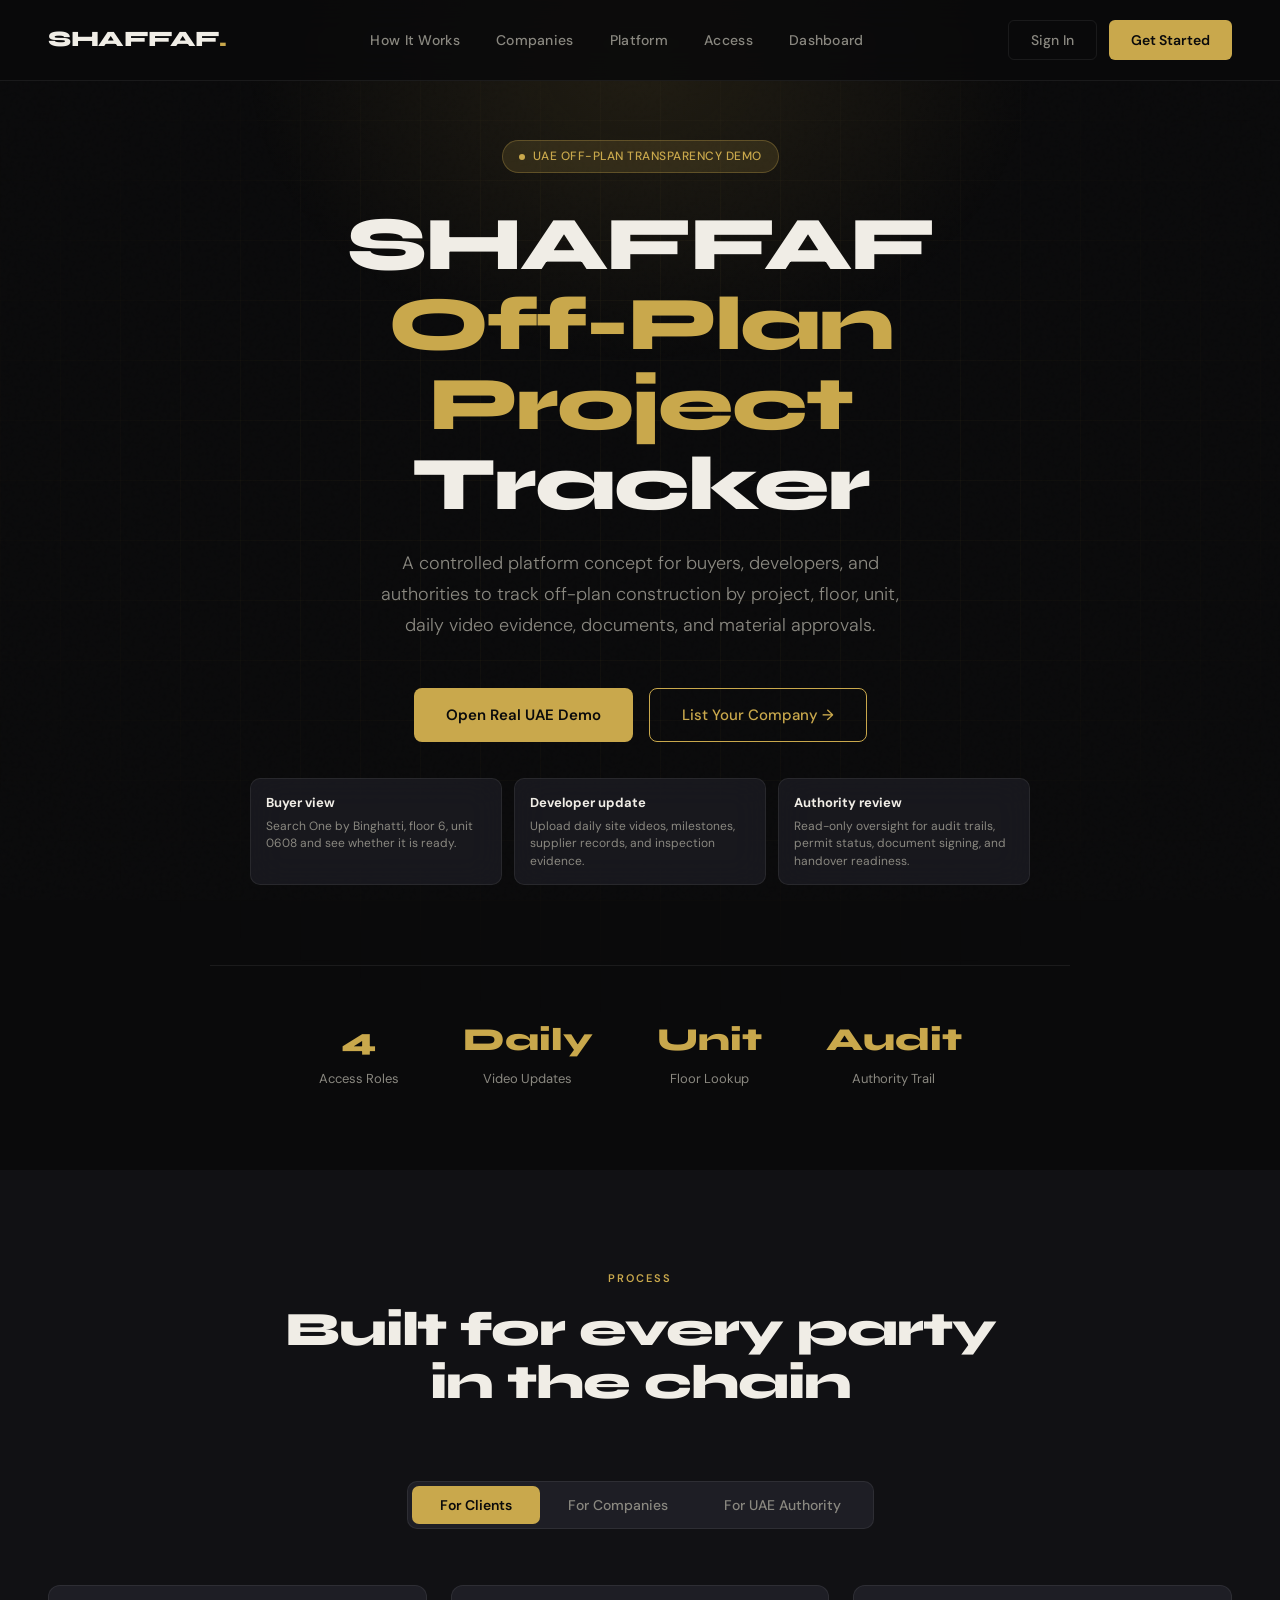
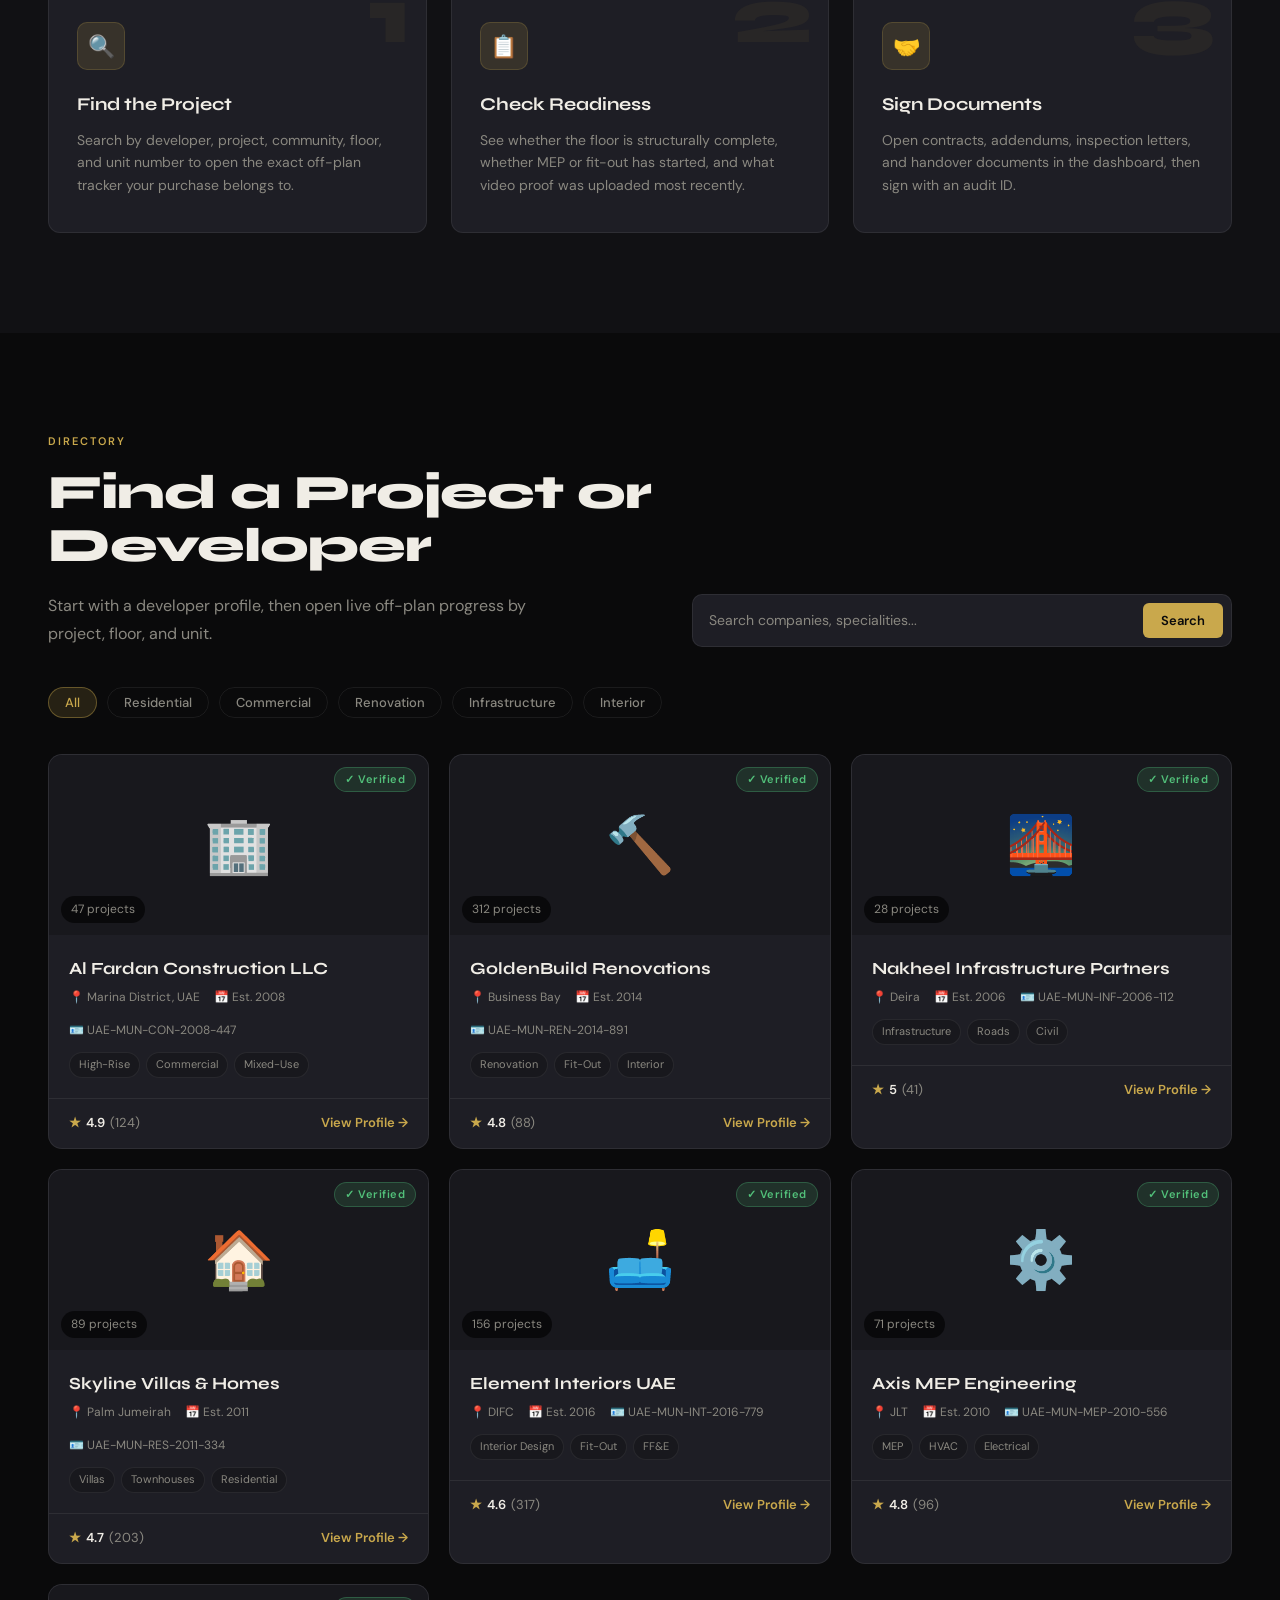
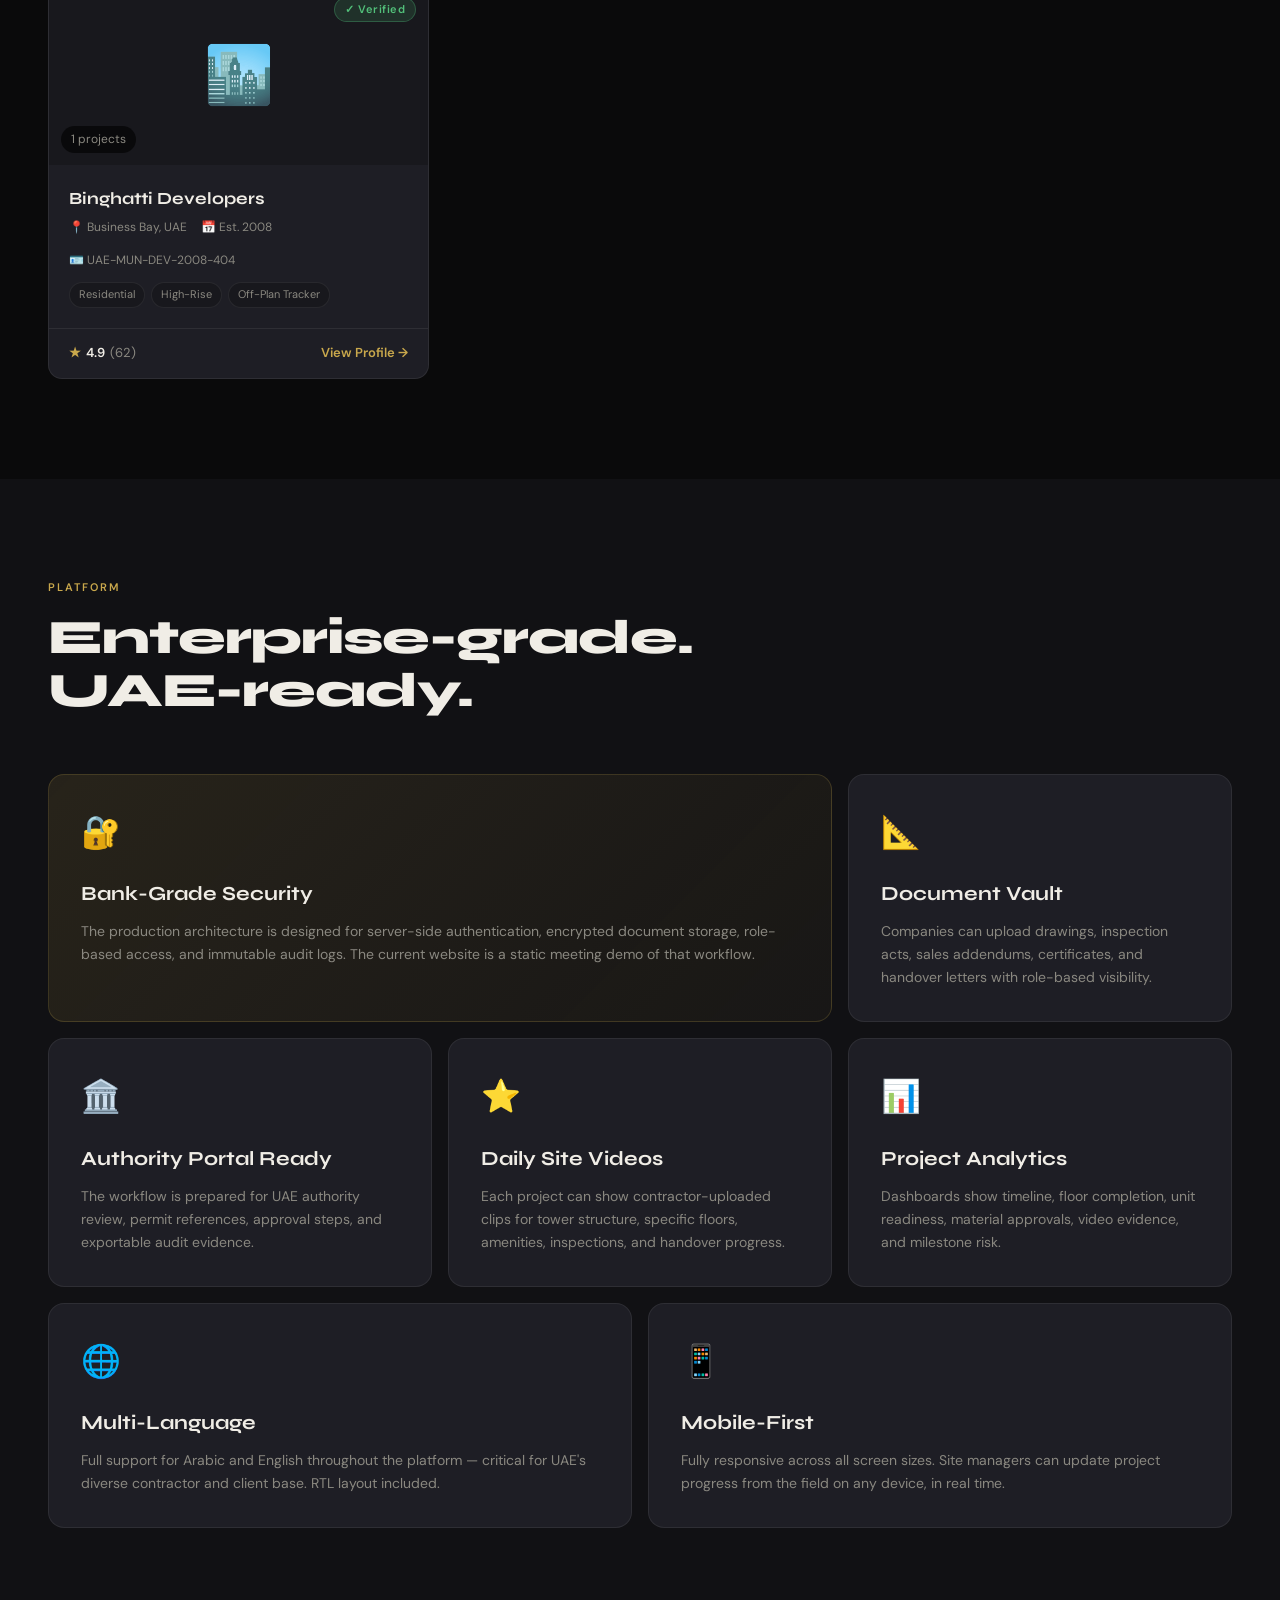
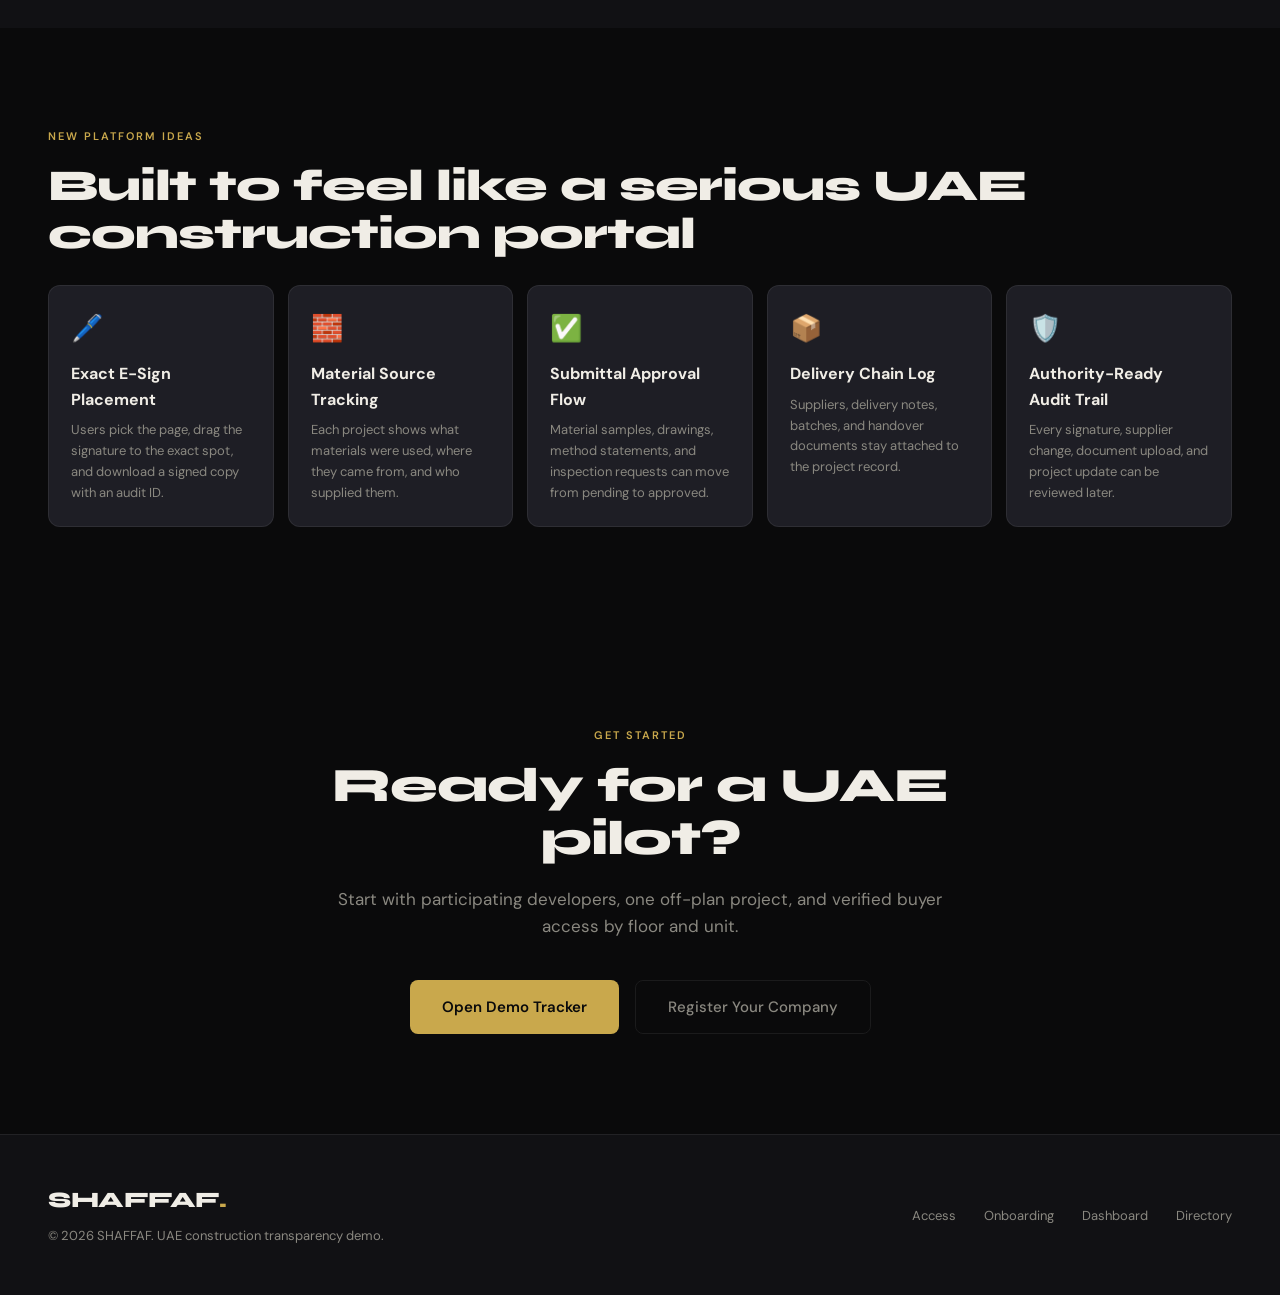
==== index.html @ f53dacfd "Add files via upload" ====
<!DOCTYPE html>
<html lang="en">
<head>
  <!-- SHAFFAF_FINAL_RENAME_VERIFIED_v2 -->
  <meta charset="UTF-8" />
  <meta name="viewport" content="width=device-width, initial-scale=1.0" />
  <title>SHAFFAF — Clear Construction Intelligence</title>
  <link rel="preconnect" href="https://fonts.googleapis.com">
  <link href="https://fonts.googleapis.com/css2?family=Syne:wght@400;600;700;800&family=DM+Sans:ital,wght@0,300;0,400;0,500;1,300&display=swap" rel="stylesheet">
  <style>
    :root {
      --gold: #C9A84C;
      --gold-light: #E8C97A;
      --gold-dim: rgba(201,168,76,0.15);
      --bg: #0A0A0B;
      --bg2: #111114;
      --bg3: #18181D;
      --surface: #1E1E25;
      --border: rgba(255,255,255,0.07);
      --text: #F0EDE6;
      --text-muted: #8A8880;
      --red: #E05252;
      --green: #52C07A;
    }

    *, *::before, *::after { box-sizing: border-box; margin: 0; padding: 0; }

    html { scroll-behavior: smooth; }

    body {
      background: var(--bg);
      color: var(--text);
      font-family: 'DM Sans', sans-serif;
      font-size: 16px;
      line-height: 1.6;
      overflow-x: hidden;
    }

    /* ── NOISE OVERLAY ── */
    body::before {
      content: '';
      position: fixed;
      inset: 0;
      background-image: url("data:image/svg+xml,%3Csvg viewBox='0 0 256 256' xmlns='http://www.w3.org/2000/svg'%3E%3Cfilter id='n'%3E%3CfeTurbulence type='fractalNoise' baseFrequency='0.9' numOctaves='4' stitchTiles='stitch'/%3E%3C/filter%3E%3Crect width='100%25' height='100%25' filter='url(%23n)' opacity='0.04'/%3E%3C/svg%3E");
      pointer-events: none;
      z-index: 0;
      opacity: 0.4;
    }

    /* ── NAV ── */
    nav {
      position: fixed;
      top: 0; left: 0; right: 0;
      z-index: 100;
      display: flex;
      align-items: center;
      justify-content: space-between;
      padding: 20px 48px;
      background: rgba(10,10,11,0.85);
      backdrop-filter: blur(16px);
      border-bottom: 1px solid var(--border);
    }

    .logo {
      font-family: 'Syne', sans-serif;
      font-weight: 800;
      font-size: 22px;
      letter-spacing: -0.5px;
      color: var(--text);
      text-decoration: none;
    }

    .logo span { color: var(--gold); }

    .nav-links {
      display: flex;
      align-items: center;
      gap: 36px;
      list-style: none;
    }

    .nav-links a {
      color: var(--text-muted);
      text-decoration: none;
      font-size: 14px;
      font-weight: 500;
      letter-spacing: 0.3px;
      transition: color 0.2s;
    }

    .nav-links a:hover { color: var(--text); }

    .nav-cta {
      display: flex;
      gap: 12px;
    }

    .btn {
      display: inline-flex;
      align-items: center;
      gap: 8px;
      padding: 10px 22px;
      border-radius: 6px;
      font-family: 'DM Sans', sans-serif;
      font-size: 14px;
      font-weight: 500;
      text-decoration: none;
      cursor: pointer;
      transition: all 0.2s;
      border: none;
    }

    .btn-ghost {
      background: transparent;
      border: 1px solid var(--border);
      color: var(--text-muted);
    }

    .btn-ghost:hover {
      border-color: rgba(255,255,255,0.2);
      color: var(--text);
    }

    .btn-gold {
      background: var(--gold);
      color: #0A0A0B;
      font-weight: 600;
    }

    .btn-gold:hover {
      background: var(--gold-light);
      transform: translateY(-1px);
      box-shadow: 0 8px 24px rgba(201,168,76,0.25);
    }

    .btn-outline-gold {
      background: transparent;
      border: 1px solid var(--gold);
      color: var(--gold);
    }

    .btn-outline-gold:hover {
      background: var(--gold-dim);
    }

    /* ── HERO ── */
    .hero {
      position: relative;
      min-height: 100vh;
      display: flex;
      align-items: center;
      justify-content: center;
      padding: 140px 48px 80px;
      overflow: hidden;
    }

    .hero-grid-bg {
      position: absolute;
      inset: 0;
      background-image:
        linear-gradient(rgba(201,168,76,0.04) 1px, transparent 1px),
        linear-gradient(90deg, rgba(201,168,76,0.04) 1px, transparent 1px);
      background-size: 60px 60px;
      mask-image: radial-gradient(ellipse 80% 60% at 50% 40%, black 30%, transparent 80%);
    }

    .hero-glow {
      position: absolute;
      top: -20%;
      left: 50%;
      transform: translateX(-50%);
      width: 800px;
      height: 600px;
      background: radial-gradient(ellipse, rgba(201,168,76,0.12) 0%, transparent 70%);
      pointer-events: none;
    }

    .hero-content {
      position: relative;
      text-align: center;
      max-width: 860px;
    }

    .hero-badge {
      display: inline-flex;
      align-items: center;
      gap: 8px;
      padding: 6px 16px;
      background: var(--gold-dim);
      border: 1px solid rgba(201,168,76,0.3);
      border-radius: 100px;
      font-size: 12px;
      font-weight: 500;
      color: var(--gold);
      letter-spacing: 0.5px;
      text-transform: uppercase;
      margin-bottom: 32px;
    }

    .hero-badge .dot {
      width: 6px; height: 6px;
      border-radius: 50%;
      background: var(--gold);
      animation: pulse 2s infinite;
    }

    @keyframes pulse {
      0%, 100% { opacity: 1; transform: scale(1); }
      50% { opacity: 0.5; transform: scale(0.8); }
    }

    h1 {
      font-family: 'Syne', sans-serif;
      font-size: clamp(40px, 6vw, 76px);
      font-weight: 800;
      line-height: 1.05;
      letter-spacing: -2px;
      margin-bottom: 24px;
    }

    h1 em {
      font-style: normal;
      color: var(--gold);
    }

    .hero-sub {
      font-size: 18px;
      color: var(--text-muted);
      max-width: 560px;
      margin: 0 auto 48px;
      line-height: 1.7;
      font-weight: 300;
    }

    .hero-actions {
      display: flex;
      gap: 16px;
      justify-content: center;
      flex-wrap: wrap;
    }

    .hero-demo-strip {
      margin: 36px auto 0;
      display: grid;
      grid-template-columns: repeat(3, minmax(0, 1fr));
      gap: 12px;
      max-width: 780px;
    }

    .hero-demo-card {
      text-align: left;
      background: rgba(30,30,37,0.72);
      border: 1px solid var(--border);
      border-radius: 10px;
      padding: 14px 15px;
      backdrop-filter: blur(16px);
    }

    .hero-demo-card b {
      display: block;
      font-size: 13px;
      margin-bottom: 4px;
    }

    .hero-demo-card span {
      display: block;
      color: var(--text-muted);
      font-size: 12px;
      line-height: 1.45;
    }

    .btn-lg {
      padding: 14px 32px;
      font-size: 15px;
      border-radius: 8px;
    }

    .hero-stats {
      display: flex;
      justify-content: center;
      gap: 64px;
      margin-top: 80px;
      padding-top: 48px;
      border-top: 1px solid var(--border);
    }

    .stat {
      text-align: center;
    }

    .stat-num {
      font-family: 'Syne', sans-serif;
      font-size: 32px;
      font-weight: 800;
      color: var(--gold);
    }

    .stat-label {
      font-size: 13px;
      color: var(--text-muted);
      margin-top: 4px;
    }

    /* ── SECTION SHARED ── */
    section {
      position: relative;
      padding: 100px 48px;
    }

    .section-label {
      font-size: 11px;
      font-weight: 600;
      text-transform: uppercase;
      letter-spacing: 2px;
      color: var(--gold);
      margin-bottom: 16px;
    }

    h2 {
      font-family: 'Syne', sans-serif;
      font-size: clamp(28px, 4vw, 48px);
      font-weight: 800;
      letter-spacing: -1px;
      line-height: 1.1;
      margin-bottom: 20px;
    }

    .section-desc {
      color: var(--text-muted);
      font-size: 16px;
      max-width: 480px;
      line-height: 1.7;
    }

    /* ── HOW IT WORKS ── */
    .how-it-works {
      background: var(--bg2);
    }

    .hiw-inner {
      max-width: 1200px;
      margin: 0 auto;
    }

    .hiw-header {
      text-align: center;
      margin-bottom: 72px;
    }

    .hiw-tabs {
      display: flex;
      justify-content: center;
      gap: 0;
      background: var(--surface);
      border: 1px solid var(--border);
      border-radius: 10px;
      padding: 4px;
      width: fit-content;
      margin: 0 auto 56px;
    }

    .hiw-tab {
      padding: 10px 28px;
      border-radius: 7px;
      font-size: 14px;
      font-weight: 500;
      cursor: pointer;
      transition: all 0.2s;
      color: var(--text-muted);
      border: none;
      background: none;
      font-family: 'DM Sans', sans-serif;
    }

    .hiw-tab.active {
      background: var(--gold);
      color: #0A0A0B;
      font-weight: 600;
    }

    .hiw-steps {
      display: none;
      grid-template-columns: repeat(3, 1fr);
      gap: 24px;
    }

    .hiw-steps.active { display: grid; }

    .step-card {
      background: var(--surface);
      border: 1px solid var(--border);
      border-radius: 12px;
      padding: 36px 28px;
      position: relative;
      overflow: hidden;
      transition: border-color 0.3s;
    }

    .step-card:hover {
      border-color: rgba(201,168,76,0.3);
    }

    .step-card::before {
      content: attr(data-num);
      position: absolute;
      top: -10px; right: 16px;
      font-family: 'Syne', sans-serif;
      font-size: 80px;
      font-weight: 800;
      color: rgba(201,168,76,0.06);
      line-height: 1;
      pointer-events: none;
    }

    .step-icon {
      width: 48px; height: 48px;
      background: var(--gold-dim);
      border: 1px solid rgba(201,168,76,0.2);
      border-radius: 10px;
      display: flex;
      align-items: center;
      justify-content: center;
      font-size: 22px;
      margin-bottom: 20px;
    }

    .step-card h3 {
      font-family: 'Syne', sans-serif;
      font-size: 18px;
      font-weight: 700;
      margin-bottom: 10px;
    }

    .step-card p {
      font-size: 14px;
      color: var(--text-muted);
      line-height: 1.6;
    }

    /* ── SEARCH SECTION ── */
    .search-section {
      max-width: 1200px;
      margin: 0 auto;
    }

    .search-header {
      display: flex;
      justify-content: space-between;
      align-items: flex-end;
      margin-bottom: 40px;
      gap: 24px;
    }

    .search-bar {
      display: flex;
      gap: 12px;
      background: var(--surface);
      border: 1px solid var(--border);
      border-radius: 10px;
      padding: 8px 8px 8px 16px;
      max-width: 540px;
      width: 100%;
      transition: border-color 0.2s;
    }

    .search-bar:focus-within {
      border-color: rgba(201,168,76,0.4);
    }

    .search-bar input {
      flex: 1;
      background: none;
      border: none;
      color: var(--text);
      font-family: 'DM Sans', sans-serif;
      font-size: 14px;
      outline: none;
    }

    .search-bar input::placeholder { color: var(--text-muted); }

    .filter-row {
      display: flex;
      gap: 10px;
      flex-wrap: wrap;
      margin-bottom: 36px;
    }

    .filter-chip {
      padding: 6px 16px;
      border-radius: 100px;
      font-size: 13px;
      font-weight: 500;
      cursor: pointer;
      transition: all 0.2s;
      border: 1px solid var(--border);
      color: var(--text-muted);
      background: none;
      font-family: 'DM Sans', sans-serif;
    }

    .filter-chip:hover, .filter-chip.active {
      background: var(--gold-dim);
      border-color: rgba(201,168,76,0.4);
      color: var(--gold);
    }

    .companies-grid {
      display: grid;
      grid-template-columns: repeat(auto-fill, minmax(340px, 1fr));
      gap: 20px;
    }

    .company-card {
      background: var(--surface);
      border: 1px solid var(--border);
      border-radius: 14px;
      overflow: hidden;
      transition: all 0.3s;
      cursor: pointer;
      text-decoration: none;
      color: inherit;
      display: block;
    }

    .company-card:hover {
      transform: translateY(-4px);
      border-color: rgba(201,168,76,0.3);
      box-shadow: 0 20px 40px rgba(0,0,0,0.4);
    }

    .company-card-thumb {
      height: 180px;
      background: var(--bg3);
      display: flex;
      align-items: center;
      justify-content: center;
      font-size: 48px;
      position: relative;
      overflow: hidden;
    }

    .company-card-thumb .verified-badge {
      position: absolute;
      top: 12px; right: 12px;
      background: rgba(82,192,122,0.15);
      border: 1px solid rgba(82,192,122,0.3);
      color: var(--green);
      font-size: 11px;
      font-weight: 600;
      padding: 3px 10px;
      border-radius: 100px;
      letter-spacing: 0.5px;
    }

    .company-card-thumb .proj-count {
      position: absolute;
      bottom: 12px; left: 12px;
      background: rgba(0,0,0,0.6);
      backdrop-filter: blur(8px);
      color: var(--text-muted);
      font-size: 12px;
      padding: 4px 10px;
      border-radius: 100px;
    }

    .company-card-body {
      padding: 20px;
    }

    .company-name {
      font-family: 'Syne', sans-serif;
      font-size: 17px;
      font-weight: 700;
      margin-bottom: 6px;
    }

    .company-meta {
      display: flex;
      gap: 14px;
      flex-wrap: wrap;
    }

    .company-tag {
      font-size: 12px;
      color: var(--text-muted);
      display: flex;
      align-items: center;
      gap: 4px;
    }

    .company-card-footer {
      padding: 14px 20px;
      border-top: 1px solid var(--border);
      display: flex;
      justify-content: space-between;
      align-items: center;
    }

    .rating {
      display: flex;
      align-items: center;
      gap: 5px;
      font-size: 13px;
      font-weight: 600;
    }

    .rating .star { color: var(--gold); }

    .specialties {
      display: flex;
      gap: 6px;
    }

    .spec-pill {
      font-size: 11px;
      background: var(--bg3);
      border: 1px solid var(--border);
      padding: 3px 9px;
      border-radius: 100px;
      color: var(--text-muted);
    }

    /* ── FEATURES BENTO ── */
    .features-section { background: var(--bg2); }

    .features-inner {
      max-width: 1200px;
      margin: 0 auto;
    }

    .bento-grid {
      display: grid;
      grid-template-columns: repeat(12, 1fr);
      grid-template-rows: auto;
      gap: 16px;
      margin-top: 56px;
    }

    .bento-card {
      background: var(--surface);
      border: 1px solid var(--border);
      border-radius: 16px;
      padding: 32px;
      transition: border-color 0.3s;
    }

    .bento-card:hover { border-color: rgba(201,168,76,0.25); }

    .bento-card.col-8 { grid-column: span 8; }
    .bento-card.col-4 { grid-column: span 4; }
    .bento-card.col-6 { grid-column: span 6; }
    .bento-card.col-4b { grid-column: span 4; }

    .bento-icon {
      font-size: 32px;
      margin-bottom: 20px;
    }

    .bento-card h3 {
      font-family: 'Syne', sans-serif;
      font-size: 20px;
      font-weight: 700;
      margin-bottom: 10px;
    }

    .bento-card p {
      font-size: 14px;
      color: var(--text-muted);
      line-height: 1.65;
    }

    .bento-highlight {
      background: linear-gradient(135deg, rgba(201,168,76,0.12), rgba(201,168,76,0.04));
      border-color: rgba(201,168,76,0.2);
    }

    /* ── CTA ── */
    .cta-section {
      text-align: center;
      padding: 100px 48px;
    }

    .cta-inner {
      max-width: 640px;
      margin: 0 auto;
    }

    .cta-section h2 { margin-bottom: 20px; }

    .cta-section p {
      color: var(--text-muted);
      margin-bottom: 40px;
      font-size: 17px;
    }

    .cta-buttons {
      display: flex;
      justify-content: center;
      gap: 16px;
      flex-wrap: wrap;
    }

    /* ── FOOTER ── */
    footer {
      background: var(--bg2);
      border-top: 1px solid var(--border);
      padding: 48px;
    }

    .footer-inner {
      max-width: 1200px;
      margin: 0 auto;
      display: flex;
      justify-content: space-between;
      align-items: center;
      flex-wrap: wrap;
      gap: 24px;
    }

    .footer-copy {
      font-size: 13px;
      color: var(--text-muted);
    }

    .footer-links {
      display: flex;
      gap: 28px;
      list-style: none;
    }

    .footer-links a {
      font-size: 13px;
      color: var(--text-muted);
      text-decoration: none;
      transition: color 0.2s;
    }

    .footer-links a:hover { color: var(--text); }

    /* ── MODAL ── */
    .modal-overlay {
      position: fixed;
      inset: 0;
      background: rgba(0,0,0,0.8);
      backdrop-filter: blur(8px);
      z-index: 1000;
      display: flex;
      align-items: center;
      justify-content: center;
      padding: 24px;
      opacity: 0;
      pointer-events: none;
      transition: opacity 0.25s;
    }

    .modal-overlay.open {
      opacity: 1;
      pointer-events: all;
    }

    .modal {
      background: var(--bg2);
      border: 1px solid var(--border);
      border-radius: 20px;
      width: 100%;
      max-width: 480px;
      padding: 40px;
      position: relative;
      transform: translateY(20px);
      transition: transform 0.25s;
    }

    .modal-overlay.open .modal {
      transform: translateY(0);
    }

    .modal-close {
      position: absolute;
      top: 20px; right: 20px;
      background: var(--surface);
      border: 1px solid var(--border);
      color: var(--text-muted);
      width: 32px; height: 32px;
      border-radius: 6px;
      cursor: pointer;
      font-size: 16px;
      display: flex;
      align-items: center;
      justify-content: center;
      transition: all 0.2s;
    }

    .modal-close:hover { color: var(--text); border-color: rgba(255,255,255,0.2); }

    .modal-tabs {
      display: flex;
      gap: 0;
      background: var(--surface);
      border: 1px solid var(--border);
      border-radius: 8px;
      padding: 3px;
      margin-bottom: 32px;
    }

    .modal-tab {
      flex: 1;
      padding: 9px;
      border-radius: 6px;
      font-size: 13px;
      font-weight: 500;
      cursor: pointer;
      transition: all 0.2s;
      color: var(--text-muted);
      border: none;
      background: none;
      font-family: 'DM Sans', sans-serif;
      text-align: center;
    }

    .modal-tab.active {
      background: var(--gold);
      color: #0A0A0B;
      font-weight: 600;
    }

    .modal h2 {
      font-size: 26px;
      letter-spacing: -0.5px;
      margin-bottom: 8px;
    }

    .modal-desc {
      font-size: 14px;
      color: var(--text-muted);
      margin-bottom: 28px;
    }

    .form-group {
      margin-bottom: 16px;
    }

    .form-group label {
      display: block;
      font-size: 12px;
      font-weight: 600;
      color: var(--text-muted);
      text-transform: uppercase;
      letter-spacing: 0.5px;
      margin-bottom: 7px;
    }

    .form-group input, .form-group select {
      width: 100%;
      background: var(--surface);
      border: 1px solid var(--border);
      border-radius: 8px;
      color: var(--text);
      font-family: 'DM Sans', sans-serif;
      font-size: 14px;
      padding: 11px 14px;
      outline: none;
      transition: border-color 0.2s;
    }

    .form-group input:focus, .form-group select:focus {
      border-color: rgba(201,168,76,0.5);
    }

    .form-group select option { background: var(--bg2); }

    .form-row {
      display: grid;
      grid-template-columns: 1fr 1fr;
      gap: 12px;
    }

    .form-submit {
      width: 100%;
      padding: 13px;
      margin-top: 8px;
      font-size: 15px;
    }

    .form-footer {
      text-align: center;
      font-size: 12px;
      color: var(--text-muted);
      margin-top: 16px;
    }

    .form-footer a { color: var(--gold); text-decoration: none; }

    .password-strength {
      height: 3px;
      border-radius: 100px;
      background: var(--surface);
      margin-top: 6px;
      overflow: hidden;
    }

    .password-strength-bar {
      height: 100%;
      border-radius: 100px;
      transition: all 0.3s;
      width: 0%;
    }

    .alert {
      padding: 10px 14px;
      border-radius: 8px;
      font-size: 13px;
      margin-bottom: 16px;
      display: none;
    }

    .alert-error {
      background: rgba(224,82,82,0.12);
      border: 1px solid rgba(224,82,82,0.3);
      color: var(--red);
    }

    .alert-success {
      background: rgba(82,192,122,0.12);
      border: 1px solid rgba(82,192,122,0.3);
      color: var(--green);
    }

    /* ── Utility ── */
    .max-w { max-width: 1200px; margin: 0 auto; }

    .uae-note .tag{display:inline-flex;padding:7px 12px;border:1px solid var(--gold);border-radius:100px;color:var(--gold);font-size:12px;font-weight:700}
    .section-title { font-family:'Syne',sans-serif; font-size: clamp(28px,4vw,44px); font-weight:800; letter-spacing:-1px; line-height:1.1; margin-bottom:26px; }
    .features-grid { max-width:1200px; margin:26px auto 0; display:grid; grid-template-columns:repeat(5,1fr); gap:14px; }
    .feature-card { background:var(--surface); border:1px solid var(--border); border-radius:12px; padding:22px; }
    .feature-icon { font-size:26px; margin-bottom:12px; }
    .feature-card h3 { font-size:16px; margin-bottom:8px; }
    .feature-card p { color:var(--text-muted); font-size:13px; line-height:1.6; }
    @media (max-width: 1100px) {
      .features-grid { grid-template-columns: repeat(2, 1fr); }
    }
    @media (max-width: 768px) {
      nav { padding: 16px 20px; }
      .nav-links { display: none; }
      section { padding: 64px 20px; }
      .hero { padding: 120px 20px 60px; }
      .hero-stats { gap: 32px; flex-wrap: wrap; }
      .hiw-steps { grid-template-columns: 1fr; }
      .bento-grid { grid-template-columns: 1fr; }
      .hero-demo-strip, .features-grid { grid-template-columns: 1fr; }
      .bento-card.col-8, .bento-card.col-4, .bento-card.col-6, .bento-card.col-4b { grid-column: span 1; }
      .search-header { flex-direction: column; align-items: flex-start; }
      footer { padding: 32px 20px; }
      .footer-inner { flex-direction: column; align-items: flex-start; }
    }
  </style>
  <link rel="stylesheet" href="mobile.css">
</head>
<body>

<!-- NAV -->
<nav>
  <a href="index.html" class="logo">SHAFFAF<span>.</span></a>
  <ul class="nav-links">
    <li><a href="#how-it-works">How It Works</a></li>
    <li><a href="search.html">Companies</a></li>
    <li><a href="#features">Platform</a></li>
    <li><a href="access.html">Access</a></li>
    <li><a href="dashboard.html">Dashboard</a></li>
  </ul>
  <div class="nav-cta">
    <button class="btn btn-ghost" onclick="openModal('login')">Sign In</button>
    <button class="btn btn-gold" onclick="openModal('signup')">Get Started</button>
  </div>
</nav>

<!-- HERO -->
<section class="hero">
  <div class="hero-grid-bg"></div>
  <div class="hero-glow"></div>
  <div class="hero-content">
    <div class="hero-badge">
      <span class="dot"></span>
      UAE off-plan transparency demo
    </div>
    <h1>
      SHAFFAF<br><em>Off-Plan Project</em><br>Tracker
    </h1>
    <p class="hero-sub">
      A controlled platform concept for buyers, developers, and authorities to track off-plan construction by project, floor, unit, daily video evidence, documents, and material approvals.
    </p>
    <div class="hero-actions">
      <a href="project.html?id=p99" class="btn btn-gold btn-lg">Open Real UAE Demo</a>
      <a href="company-register.html" class="btn btn-outline-gold btn-lg">List Your Company →</a>
    </div>
    <div class="hero-demo-strip">
      <div class="hero-demo-card"><b>Buyer view</b><span>Search One by Binghatti, floor 6, unit 0608 and see whether it is ready.</span></div>
      <div class="hero-demo-card"><b>Developer update</b><span>Upload daily site videos, milestones, supplier records, and inspection evidence.</span></div>
      <div class="hero-demo-card"><b>Authority review</b><span>Read-only oversight for audit trails, permit status, document signing, and handover readiness.</span></div>
    </div>
    <div class="hero-stats">
      <div class="stat">
        <div class="stat-num">4</div>
        <div class="stat-label">Access Roles</div>
      </div>
      <div class="stat">
        <div class="stat-num">Daily</div>
        <div class="stat-label">Video Updates</div>
      </div>
      <div class="stat">
        <div class="stat-num">Unit</div>
        <div class="stat-label">Floor Lookup</div>
      </div>
      <div class="stat">
        <div class="stat-num">Audit</div>
        <div class="stat-label">Authority Trail</div>
      </div>
    </div>
  </div>
</section>

<!-- HOW IT WORKS -->
<section class="how-it-works" id="how-it-works">
  <div class="hiw-inner">
    <div class="hiw-header">
      <div class="section-label">Process</div>
      <h2>Built for every party<br>in the chain</h2>
    </div>

    <div class="hiw-tabs">
      <button class="hiw-tab active" onclick="switchTab('client', this)">For Clients</button>
      <button class="hiw-tab" onclick="switchTab('company', this)">For Companies</button>
      <button class="hiw-tab" onclick="switchTab('gov', this)">For UAE Authority</button>
    </div>

    <div class="hiw-steps active" id="tab-client">
      <div class="step-card" data-num="1">
        <div class="step-icon">🔍</div>
        <h3>Find the Project</h3>
        <p>Search by developer, project, community, floor, and unit number to open the exact off-plan tracker your purchase belongs to.</p>
      </div>
      <div class="step-card" data-num="2">
        <div class="step-icon">📋</div>
        <h3>Check Readiness</h3>
        <p>See whether the floor is structurally complete, whether MEP or fit-out has started, and what video proof was uploaded most recently.</p>
      </div>
      <div class="step-card" data-num="3">
        <div class="step-icon">🤝</div>
        <h3>Sign Documents</h3>
        <p>Open contracts, addendums, inspection letters, and handover documents in the dashboard, then sign with an audit ID.</p>
      </div>
    </div>

    <div class="hiw-steps" id="tab-company">
      <div class="step-card" data-num="1">
        <div class="step-icon">🏗️</div>
        <h3>Register & Verify</h3>
        <p>Create the developer or contractor profile, upload the trade license, and prepare the company for authority-reviewed onboarding.</p>
      </div>
      <div class="step-card" data-num="2">
        <div class="step-icon">📐</div>
        <h3>Update Projects</h3>
        <p>Upload floor progress, daily site videos, material submittals, supplier documents, inspection reports, and milestone notes.</p>
      </div>
      <div class="step-card" data-num="3">
        <div class="step-icon">📈</div>
        <h3>Reduce Support Load</h3>
        <p>Give buyers one verified place to check status instead of asking sales teams for screenshots, forwarded videos, or informal updates.</p>
      </div>
    </div>

    <div class="hiw-steps" id="tab-gov">
      <div class="step-card" data-num="1">
        <div class="step-icon">🏛️</div>
        <h3>Pilot Oversight</h3>
        <p>Review a controlled registry of participating developers, projects, permits, documents, daily update evidence, and handover status.</p>
      </div>
      <div class="step-card" data-num="2">
        <div class="step-icon">✅</div>
        <h3>Compliance Tracking</h3>
        <p>Monitor material approvals, inspection records, video evidence, document signatures, and buyer-facing update history.</p>
      </div>
      <div class="step-card" data-num="3">
        <div class="step-icon">📊</div>
        <h3>Project Analytics</h3>
        <p>See project progress, delayed milestones, missing evidence, supplier readiness, and handover risk across participating off-plan sites.</p>
      </div>
    </div>
  </div>
</section>

<!-- COMPANY SEARCH -->
<section id="companies">
  <div class="search-section">
    <div class="search-header">
      <div>
        <div class="section-label">Directory</div>
        <h2>Find a Project or Developer</h2>
        <p class="section-desc">Start with a developer profile, then open live off-plan progress by project, floor, and unit.</p>
      </div>
      <div class="search-bar">
        <input type="text" placeholder="Search companies, specialities..." id="searchInput" oninput="filterCompanies()" />
        <button class="btn btn-gold" style="padding:9px 18px; font-size:13px;">Search</button>
      </div>
    </div>

    <div class="filter-row" id="filterRow">
      <button class="filter-chip active" onclick="setFilter('all', this)">All</button>
      <button class="filter-chip" onclick="setFilter('residential', this)">Residential</button>
      <button class="filter-chip" onclick="setFilter('commercial', this)">Commercial</button>
      <button class="filter-chip" onclick="setFilter('renovation', this)">Renovation</button>
      <button class="filter-chip" onclick="setFilter('infrastructure', this)">Infrastructure</button>
      <button class="filter-chip" onclick="setFilter('interior', this)">Interior</button>
    </div>

    <div class="companies-grid" id="companiesGrid">
      <!-- Injected by JS -->
    </div>
  </div>
</section>

<!-- FEATURES BENTO -->
<section class="features-section" id="features">
  <div class="features-inner">
    <div class="section-label">Platform</div>
    <h2>Enterprise-grade.<br>UAE-ready.</h2>

    <div class="bento-grid">
      <div class="bento-card col-8 bento-highlight">
        <div class="bento-icon">🔐</div>
        <h3>Bank-Grade Security</h3>
        <p>The production architecture is designed for server-side authentication, encrypted document storage, role-based access, and immutable audit logs. The current website is a static meeting demo of that workflow.</p>
      </div>
      <div class="bento-card col-4">
        <div class="bento-icon">📐</div>
        <h3>Document Vault</h3>
        <p>Companies can upload drawings, inspection acts, sales addendums, certificates, and handover letters with role-based visibility.</p>
      </div>
      <div class="bento-card col-4">
        <div class="bento-icon">🏛️</div>
        <h3>Authority Portal Ready</h3>
        <p>The workflow is prepared for UAE authority review, permit references, approval steps, and exportable audit evidence.</p>
      </div>
      <div class="bento-card col-4">
        <div class="bento-icon">⭐</div>
        <h3>Daily Site Videos</h3>
        <p>Each project can show contractor-uploaded clips for tower structure, specific floors, amenities, inspections, and handover progress.</p>
      </div>
      <div class="bento-card col-4">
        <div class="bento-icon">📊</div>
        <h3>Project Analytics</h3>
        <p>Dashboards show timeline, floor completion, unit readiness, material approvals, video evidence, and milestone risk.</p>
      </div>
      <div class="bento-card col-6">
        <div class="bento-icon">🌐</div>
        <h3>Multi-Language</h3>
        <p>Full support for Arabic and English throughout the platform — critical for UAE's diverse contractor and client base. RTL layout included.</p>
      </div>
      <div class="bento-card col-6">
        <div class="bento-icon">📱</div>
        <h3>Mobile-First</h3>
        <p>Fully responsive across all screen sizes. Site managers can update project progress from the field on any device, in real time.</p>
      </div>
    </div>
  </div>
</section>

<!-- CTA -->

<section class="section" id="improvements">
  <div class="section-label">New Platform Ideas</div>
  <h2 class="section-title">Built to feel like a serious UAE construction portal</h2>
  <div class="features-grid">
    <div class="feature-card"><div class="feature-icon">🖊️</div><h3>Exact E-Sign Placement</h3><p>Users pick the page, drag the signature to the exact spot, and download a signed copy with an audit ID.</p></div>
    <div class="feature-card"><div class="feature-icon">🧱</div><h3>Material Source Tracking</h3><p>Each project shows what materials were used, where they came from, and who supplied them.</p></div>
    <div class="feature-card"><div class="feature-icon">✅</div><h3>Submittal Approval Flow</h3><p>Material samples, drawings, method statements, and inspection requests can move from pending to approved.</p></div>
    <div class="feature-card"><div class="feature-icon">📦</div><h3>Delivery Chain Log</h3><p>Suppliers, delivery notes, batches, and handover documents stay attached to the project record.</p></div>
    <div class="feature-card"><div class="feature-icon">🛡️</div><h3>Authority-Ready Audit Trail</h3><p>Every signature, supplier change, document upload, and project update can be reviewed later.</p></div>
  </div>
</section>

<section class="cta-section">
  <div class="cta-inner">
    <div class="section-label">Get Started</div>
    <h2>Ready for a UAE pilot?</h2>
    <p>Start with participating developers, one off-plan project, and verified buyer access by floor and unit.</p>
    <div class="cta-buttons">
      <a href="project.html?id=p99" class="btn btn-gold btn-lg">Open Demo Tracker</a>
      <a href="company-register.html" class="btn btn-ghost btn-lg">Register Your Company</a>
    </div>
  </div>
</section>

<!-- FOOTER -->
<footer>
  <div class="footer-inner">
    <div>
      <a href="index.html" class="logo" style="display:block; margin-bottom:8px;">SHAFFAF<span style="color:var(--gold)">.</span></a>
      <p class="footer-copy">© 2026 SHAFFAF. UAE construction transparency demo.</p>
    </div>
    <ul class="footer-links">
      <li><a href="access.html">Access</a></li>
      <li><a href="company-register.html">Onboarding</a></li>
      <li><a href="dashboard.html">Dashboard</a></li>
      <li><a href="search.html">Directory</a></li>
    </ul>
  </div>
</footer>

<!-- AUTH MODAL -->
<div class="modal-overlay" id="authModal">
  <div class="modal">
    <button class="modal-close" onclick="closeModal()">✕</button>

    <div id="loginForm">
      <h2>Welcome back</h2>
      <p class="modal-desc">Sign in to your SHAFFAF account</p>
      <div class="modal-tabs" style="margin-bottom:24px;">
        <button class="modal-tab active" onclick="switchAuthTab('login')">Sign In</button>
        <button class="modal-tab" onclick="switchAuthTab('signup')">Sign Up</button>
      </div>
      <div class="alert alert-error" id="loginError"></div>
      <div class="form-group">
        <label>Email Address</label>
        <input type="email" id="loginEmail" placeholder="you@company.com" />
      </div>
      <div class="form-group">
        <label>Password</label>
        <input type="password" id="loginPassword" placeholder="••••••••" />
      </div>
      <button class="btn btn-gold form-submit btn-lg" onclick="handleLogin()">Sign In</button>
      <p class="form-footer"><a href="#">Forgot password?</a></p>
    </div>

    <div id="signupForm" style="display:none;">
      <h2>Create account</h2>
      <p class="modal-desc">Join UAE's construction registry</p>
      <div class="modal-tabs" style="margin-bottom:24px;">
        <button class="modal-tab" onclick="switchAuthTab('login')">Sign In</button>
        <button class="modal-tab active" onclick="switchAuthTab('signup')">Sign Up</button>
      </div>
      <div class="alert alert-error" id="signupError"></div>
      <div class="alert alert-success" id="signupSuccess"></div>
      <div class="form-group">
        <label>Account Type</label>
        <select id="accountType">
          <option value="company">🏢 Company (Construction / Renovation)</option>
          <option value="investor">💰 Investor (Track Investments)</option>
          <option value="government">🏛️ UAE Authority (Regulatory Oversight)</option>
          <option value="client">👤 Client (Property Buyer / Tenant)</option>
        </select>
      </div>
      <div class="form-row">
        <div class="form-group">
          <label>First Name</label>
          <input type="text" id="signupFirst" placeholder="Omar" />
        </div>
        <div class="form-group">
          <label>Last Name</label>
          <input type="text" id="signupLast" placeholder="Aliyev" />
        </div>
      </div>
      <div class="form-group">
        <label>Email Address</label>
        <input type="email" id="signupEmail" placeholder="you@company.com" />
      </div>
      <div class="form-group">
        <label>Password</label>
        <input type="password" id="signupPass" placeholder="Min. 8 characters" oninput="checkPasswordStrength(this.value)" />
        <div class="password-strength"><div class="password-strength-bar" id="strengthBar"></div></div>
      </div>
      <div class="form-group">
        <label>Confirm Password</label>
        <input type="password" id="signupPassConfirm" placeholder="••••••••" />
      </div>
      <button class="btn btn-gold form-submit btn-lg" onclick="handleSignup()">Create Account</button>
      <p class="form-footer">By signing up you agree to our <a href="#">Terms & Privacy Policy</a></p>
    </div>
  </div>
</div>

<script src="data.js"></script>
<script src="app.js"></script>
</body>
</html>
---- mobile.css ----
/* SHAFFAF mobile polish */

@media (max-width: 760px) {
  html,
  body {
    width: 100%;
    max-width: 100%;
    overflow-x: hidden;
    -webkit-text-size-adjust: 100%;
  }

  img,
  video,
  canvas,
  iframe {
    max-width: 100%;
  }

  .btn {
    min-height: 42px;
    white-space: normal;
    text-align: center;
    justify-content: center;
  }

  .btn-lg,
  .btn-xl {
    width: 100%;
    padding: 12px 16px;
  }

  nav,
  .site-nav {
    padding: 12px 14px !important;
    gap: 10px;
  }

  nav {
    flex-wrap: wrap;
  }

  .site-nav {
    flex-wrap: wrap;
    align-items: center;
  }

  nav .logo,
  .site-nav .logo {
    font-size: 20px;
    min-width: 0;
  }

  nav > div,
  .site-nav > div,
  .nav-actions {
    min-width: 0;
  }

  .site-nav .nav-actions,
  .site-nav > div,
  nav > div[style*="display:flex"] {
    display: flex !important;
    gap: 8px !important;
    flex-wrap: wrap;
  }

  .site-nav .nav-actions .btn,
  .site-nav > div .btn,
  nav > div .btn {
    flex: 1 1 auto;
    padding: 9px 12px;
  }

  .modal-overlay {
    align-items: flex-start !important;
    overflow-y: auto;
    padding: 12px !important;
  }

  .modal-overlay .modal {
    width: 100%;
    max-width: 100%;
    max-height: calc(100dvh - 24px);
    overflow-y: auto;
    border-radius: 14px;
    padding: 22px 18px;
  }

  .modal-overlay .modal-close {
    top: 12px;
    right: 12px;
  }

  .modal-overlay .modal h2 {
    font-size: 22px;
    padding-right: 36px;
  }

  .modal-overlay .modal-desc {
    margin-bottom: 18px;
  }

  .modal-overlay .modal-tabs {
    margin-bottom: 18px !important;
  }

  .modal-overlay .form-row {
    grid-template-columns: 1fr !important;
  }

  .modal-overlay .form-submit {
    min-height: 46px;
  }

  .hero {
    min-height: auto !important;
    align-items: flex-start !important;
    padding: 126px 16px 48px !important;
  }

  .hero-content {
    max-width: 100%;
    text-align: left;
  }

  .hero-badge {
    max-width: 100%;
    margin-bottom: 18px;
    white-space: normal;
    line-height: 1.35;
  }

  h1 {
    font-size: 36px !important;
    letter-spacing: 0 !important;
    overflow-wrap: anywhere;
  }

  .tracker-hero .hero-title {
    font-size: 31px !important;
    overflow-wrap: normal;
    word-break: normal;
   }

  .hero-sub {
    font-size: 15px;
    margin: 0 0 24px;
    max-width: 100%;
  }

  .hero-actions {
    display: grid;
    grid-template-columns: 1fr;
    gap: 10px;
    width: 100%;
  }

  .hero-demo-strip {
    margin-top: 22px;
  }

  .hero-stats {
    gap: 14px !important;
    margin-top: 34px !important;
    padding-top: 24px !important;
    justify-content: space-between;
  }

  .stat {
    flex: 1 1 30%;
    min-width: 86px;
  }

  .stat-num {
    font-size: 24px;
  }

  section {
    padding-left: 16px !important;
    padding-right: 16px !important;
  }

  .features-grid,
  .hero-demo-strip,
  .hiw-steps,
  .bento-grid {
    grid-template-columns: 1fr !important;
  }

  footer {
    padding-left: 16px !important;
    padding-right: 16px !important;
  }

  .search-top {
    padding: 12px 16px !important;
    flex-direction: column;
    align-items: stretch;
  }

  .search-input-wrap {
    width: 100%;
    min-width: 0;
  }

  .page-layout {
    display: block !important;
    min-height: auto;
  }

  .results-area {
    padding: 16px !important;
    overflow: visible !important;
  }

  .results-topbar {
    align-items: stretch;
  }

  .results-topbar > div:last-child {
    width: 100%;
    flex-wrap: wrap;
  }

  .sort-select {
    flex: 1 1 170px;
    min-height: 40px;
  }

  .companies-grid,
  .projects-grid {
    grid-template-columns: minmax(0, 1fr) !important;
  }

  .company-list-item {
    align-items: flex-start;
    flex-direction: column;
  }

  .list-right {
    width: 100%;
    text-align: left;
  }

  .card-footer,
  .project-footer {
    align-items: flex-start;
    flex-direction: column;
    gap: 8px;
  }

  .profile-hero {
    padding: 28px 16px !important;
  }

  .profile-hero-inner {
    gap: 18px;
  }

  .company-logo {
    width: 74px;
    height: 74px;
    border-radius: 14px;
    font-size: 38px;
  }

  .profile-name {
    font-size: 28px;
    letter-spacing: 0;
  }

  .profile-body {
    padding: 22px 16px !important;
  }

  .stats-bar {
    padding: 16px !important;
  }

  .stats-bar-inner {
    display: grid !important;
    grid-template-columns: repeat(2, minmax(0, 1fr));
    gap: 14px !important;
  }

  .info-row,
  .audit-item,
  .stakeholder {
    align-items: flex-start !important;
    flex-direction: column;
    gap: 4px;
  }

  .info-row .val,
  .audit-item span:last-child,
  .info-row span:last-child {
    text-align: left !important;
    overflow-wrap: anywhere;
  }

  .mobilebar {
    padding: 10px 12px !important;
  }

  .sidebar {
    width: min(86vw, 292px) !important;
    z-index: 140 !important;
    overflow-y: auto;
    box-shadow: 24px 0 60px rgba(0, 0, 0, .45);
  }

  .main {
    padding: 16px 12px 48px !important;
  }

  .card,
  .tunnelcard,
  .heroTunnel {
    border-radius: 12px !important;
    padding: 16px !important;
  }

  .title {
    font-size: 24px !important;
  }

  .heroTunnel h2 {
    font-size: 26px !important;
  }

  .modal.open {
    align-items: flex-start !important;
    overflow-y: auto;
    padding: 10px !important;
  }

  .modalbox {
    position: relative;
    width: 100% !important;
    max-width: 100% !important;
    max-height: none !important;
    margin: 10px 0;
    padding: 18px !important;
    border-radius: 14px !important;
  }

  .modalbox > .topbar .title {
    padding-right: 48px;
  }

  .modalbox > .topbar .btn-ghost.btn-sm {
    position: absolute;
    top: 14px;
    right: 14px;
    width: 40px;
    min-height: 40px;
    padding: 0;
  }

  .uploadbox {
    padding: 18px 12px !important;
  }

  .docrow,
  .projectrow {
    align-items: flex-start !important;
    flex-direction: column;
  }

  .actions {
    width: 100%;
  }

  .actions .btn {
    flex: 1 1 100% !important;
    width: 100%;
  }

  .viewerbar {
    align-items: stretch !important;
  }

  .viewerbar > div:last-child {
    display: grid !important;
    grid-template-columns: 1fr 1fr;
    width: 100%;
  }

  .docstage {
    padding: 10px !important;
  }

  .sidepanel {
    max-height: none;
  }

  .page {
    padding: 16px 12px 48px !important;
  }

  .tracker-hero {
    border-radius: 12px;
  }

  .hero-inner {
    padding: 18px !important;
  }

  .hero-progress {
    grid-template-columns: 1fr !important;
  }

  .hero-side {
    padding: 14px !important;
  }

  .kpi {
    min-height: auto;
    padding: 14px;
  }

  .panel-head,
  .panel-body {
    padding: 15px !important;
  }

  .floor-row {
    grid-template-columns: 88px minmax(0, 1fr) !important;
    gap: 8px;
  }

  .floor-block {
    font-size: 9px;
  }

  .floor-label {
    white-space: normal !important;
    overflow-wrap: anywhere;
  }

  .buyer-row {
    align-items: flex-start;
    flex-direction: column;
    gap: 4px;
  }

  .buyer-row span:last-child {
    text-align: left;
  }

  .milestone {
    grid-template-columns: 28px minmax(0, 1fr) !important;
  }

  .milestone > .badge {
    grid-column: 2;
    justify-self: start;
  }

  .material {
    grid-template-columns: 1fr !important;
  }

  .page-wrap {
    grid-template-columns: 1fr !important;
  }

  .left-panel,
  .right-panel {
    padding: 28px 16px !important;
  }

  .left-panel h1 {
    font-size: 24px !important;
    line-height: 1.15;
  }

  .step-label {
    display: none;
  }

  .btn-row {
    flex-direction: column;
  }

  .form-full {
    grid-column: span 1 !important;
  }
}

@media (max-width: 420px) {
  h1 {
    font-size: 34px !important;
  }

  .nav-cta {
    display: grid;
    grid-template-columns: 1fr 1fr;
    gap: 8px;
    width: 100%;
  }

  .nav-cta .btn {
    width: 100%;
    padding: 9px 8px;
  }

  .site-nav > div,
  nav > div[style*="display:flex"] {
    width: 100%;
  }

  .site-nav > div .btn,
  nav > div[style*="display:flex"] .btn {
    min-width: 0;
  }

  .hero {
    padding-top: 142px !important;
  }
}
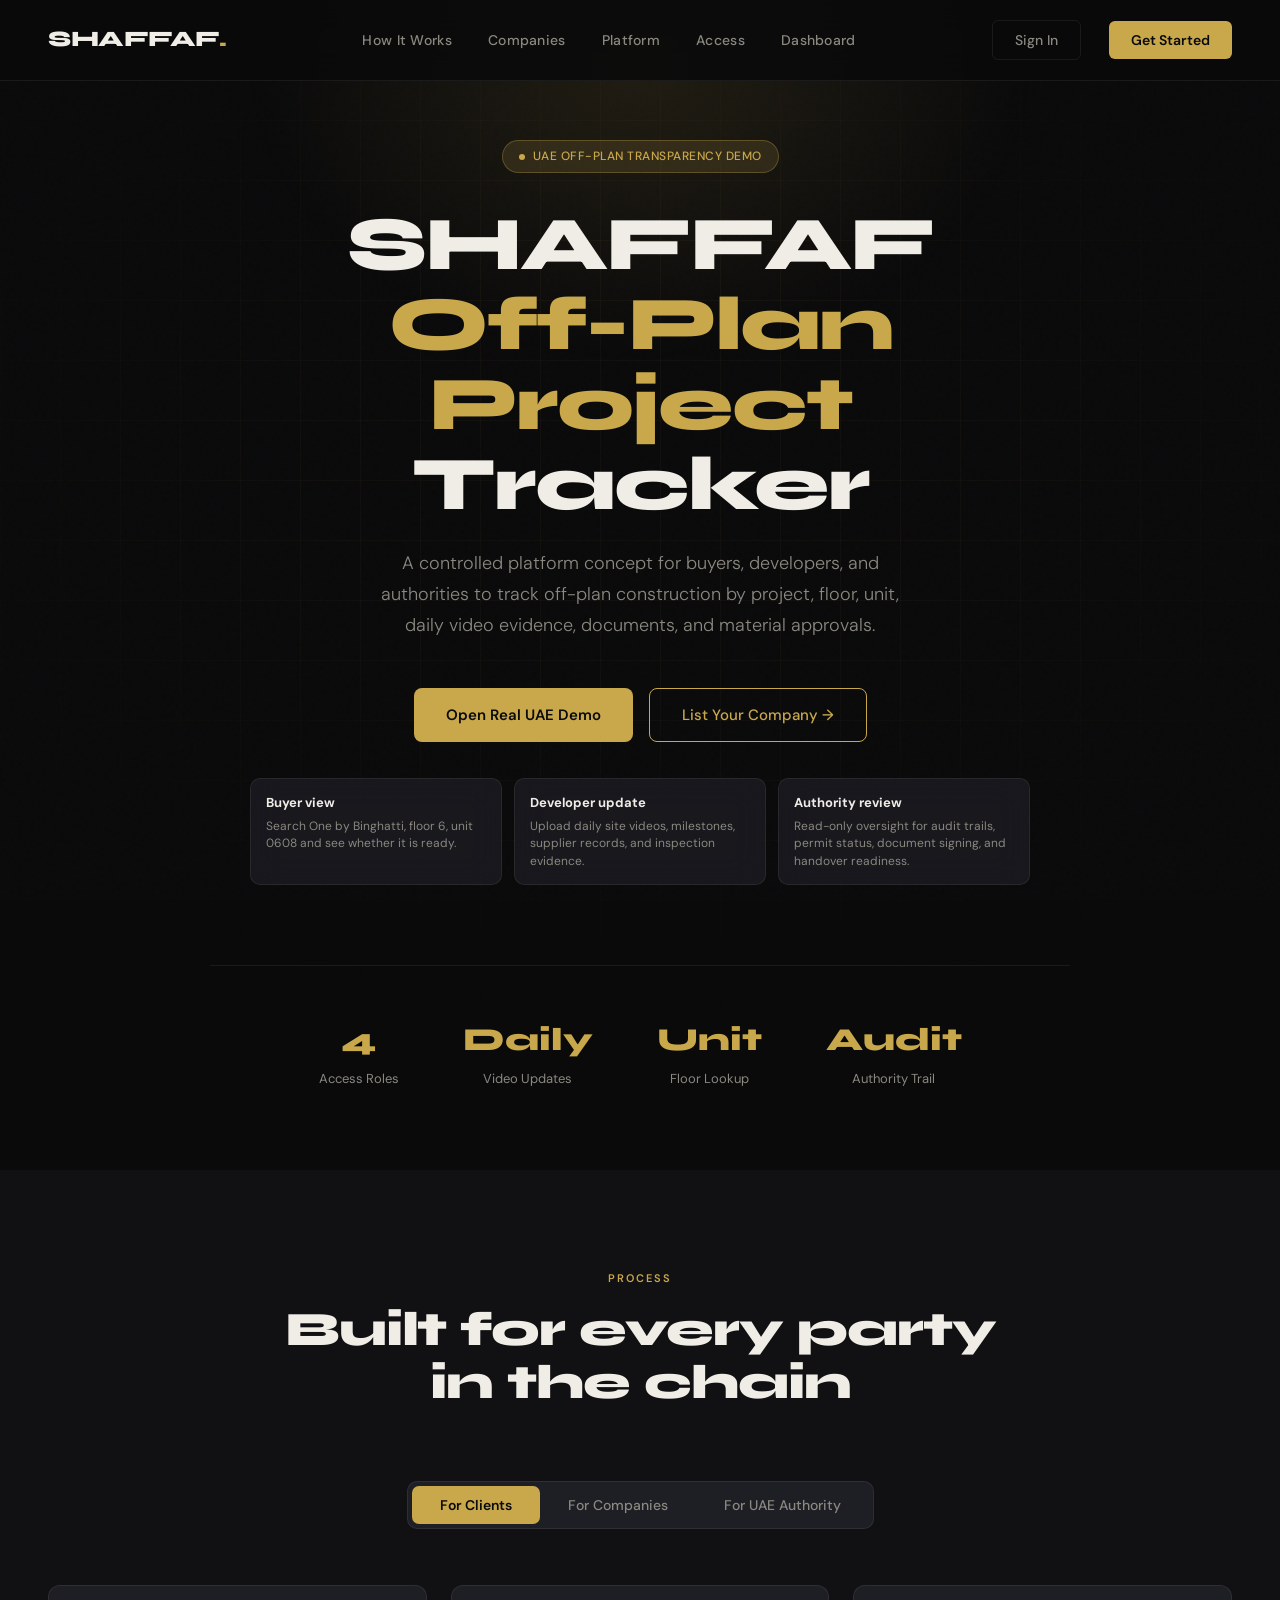
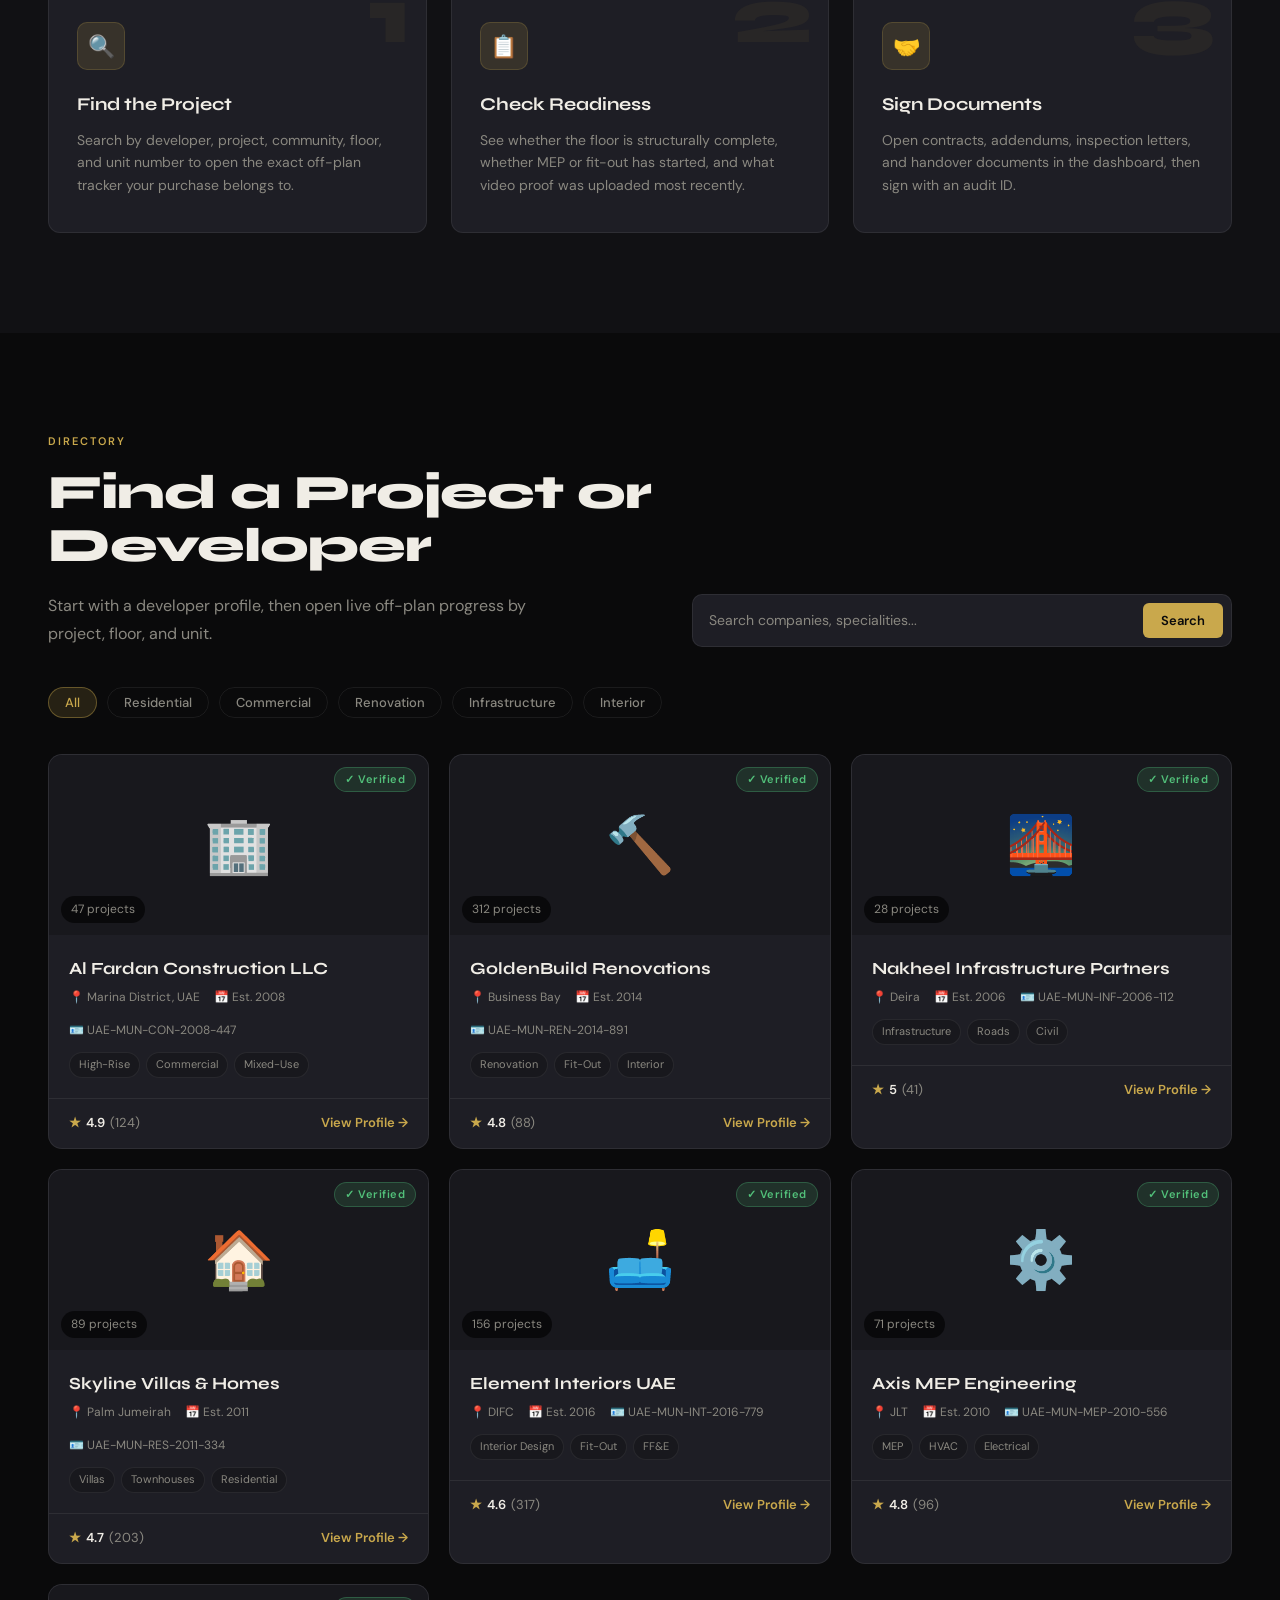
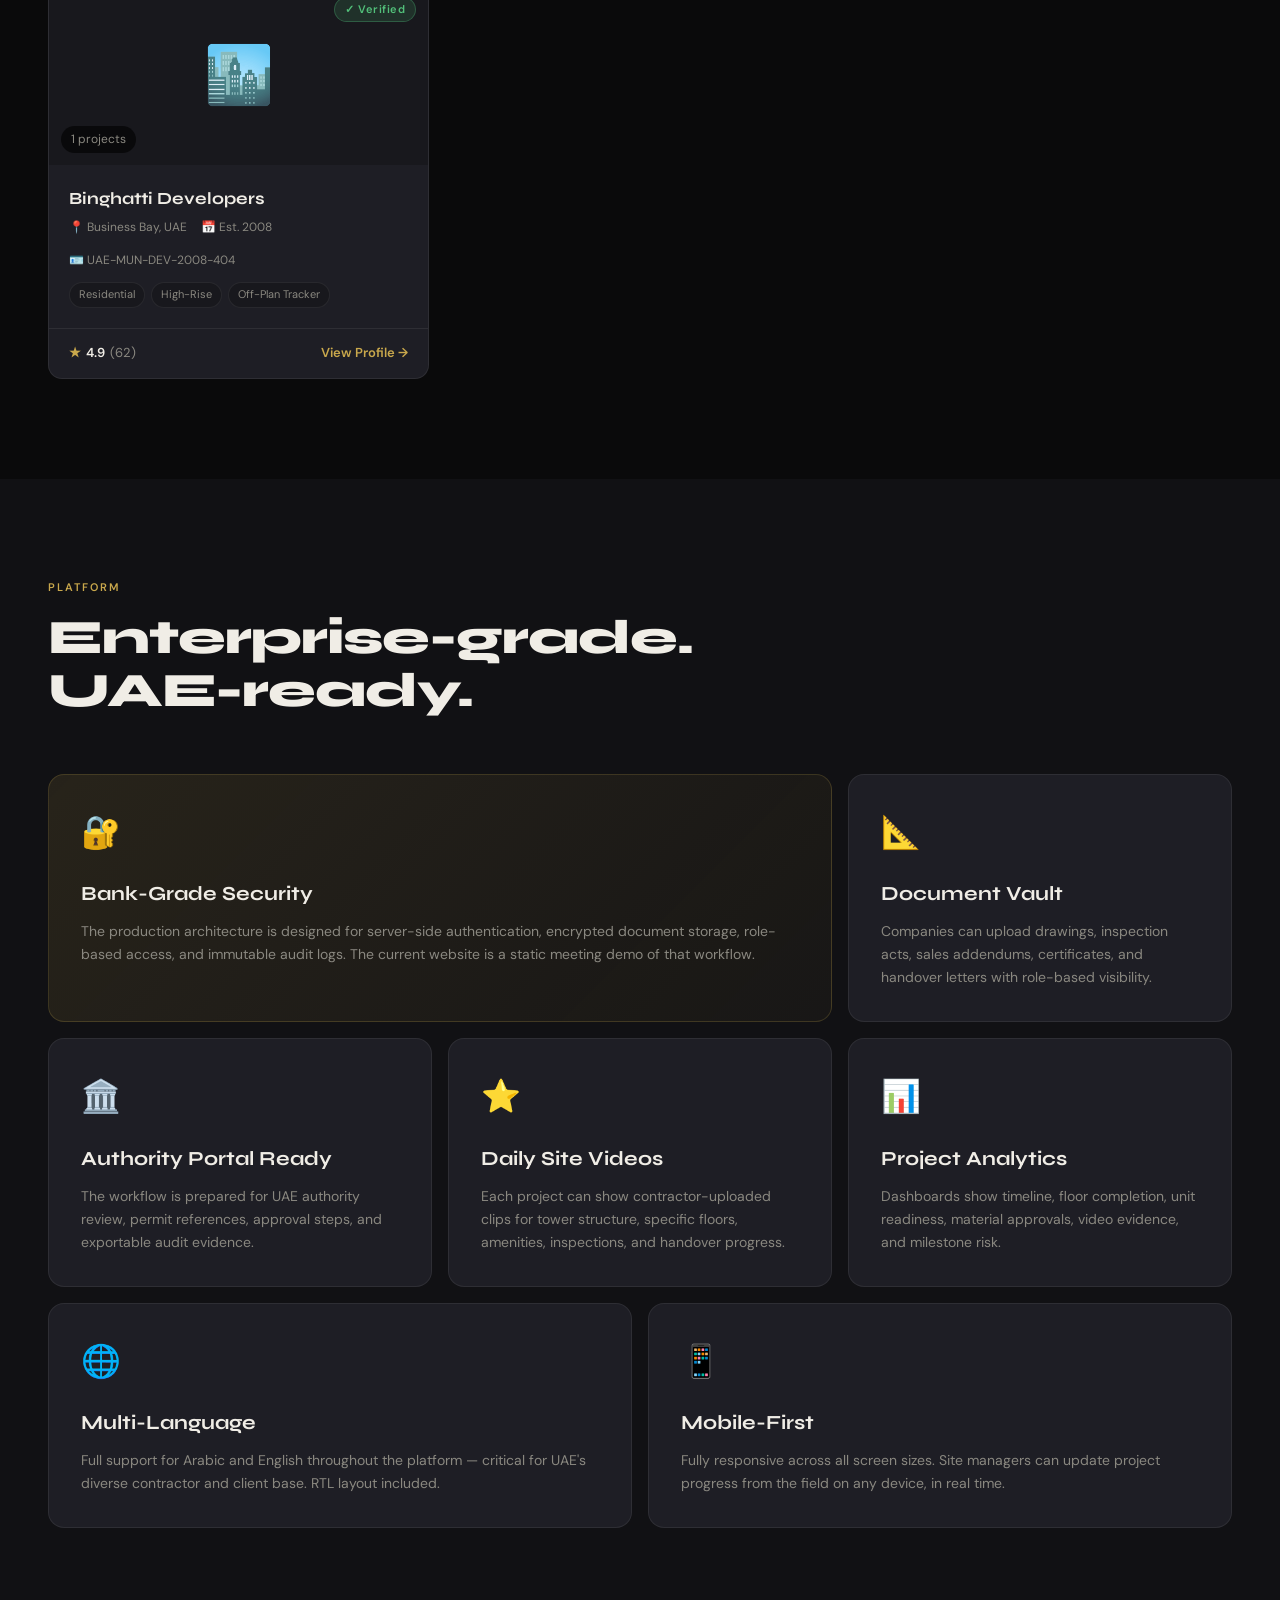
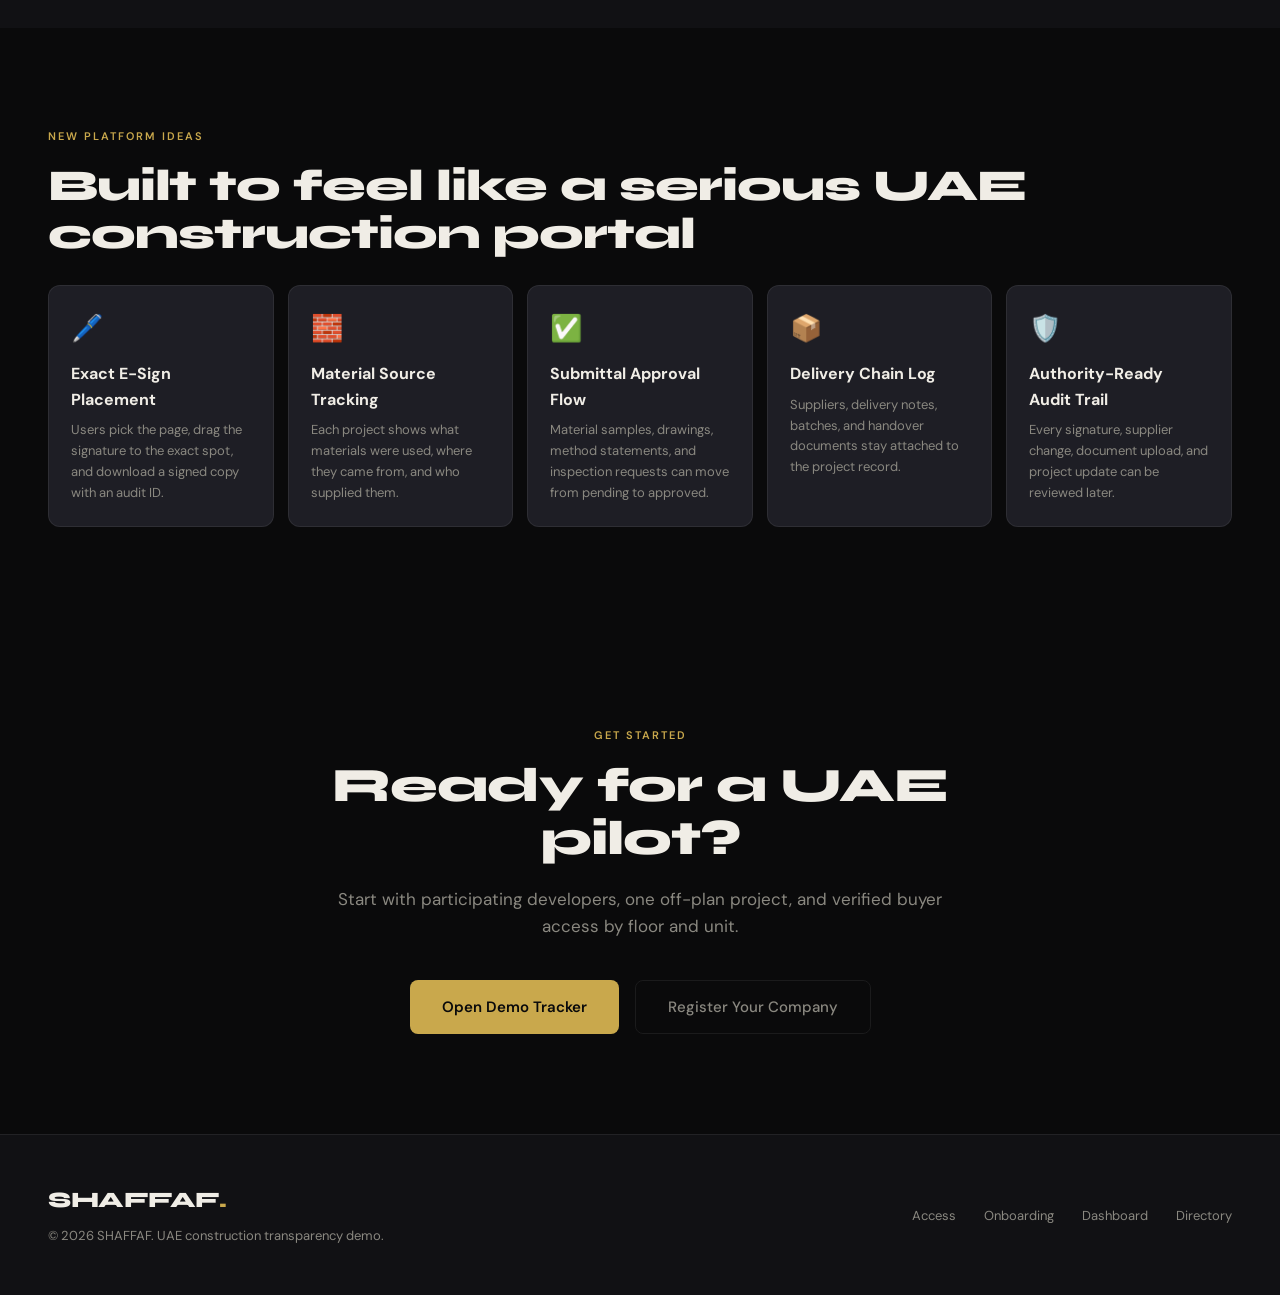
==== commit 5625f1d6: "Changes" ====
--- a/index.html
+++ b/index.html
@@ -1,31 +1,42 @@
 <!DOCTYPE html>
 <html lang="en">
+
 <head>
   <!-- SHAFFAF_FINAL_RENAME_VERIFIED_v2 -->
   <meta charset="UTF-8" />
   <meta name="viewport" content="width=device-width, initial-scale=1.0" />
   <title>SHAFFAF — Clear Construction Intelligence</title>
   <link rel="preconnect" href="https://fonts.googleapis.com">
-  <link href="https://fonts.googleapis.com/css2?family=Syne:wght@400;600;700;800&family=DM+Sans:ital,wght@0,300;0,400;0,500;1,300&display=swap" rel="stylesheet">
+  <link
+    href="https://fonts.googleapis.com/css2?family=Syne:wght@400;600;700;800&family=DM+Sans:ital,wght@0,300;0,400;0,500;1,300&display=swap"
+    rel="stylesheet">
   <style>
     :root {
       --gold: #C9A84C;
       --gold-light: #E8C97A;
-      --gold-dim: rgba(201,168,76,0.15);
+      --gold-dim: rgba(201, 168, 76, 0.15);
       --bg: #0A0A0B;
       --bg2: #111114;
       --bg3: #18181D;
       --surface: #1E1E25;
-      --border: rgba(255,255,255,0.07);
+      --border: rgba(255, 255, 255, 0.07);
       --text: #F0EDE6;
       --text-muted: #8A8880;
       --red: #E05252;
       --green: #52C07A;
     }
 
-    *, *::before, *::after { box-sizing: border-box; margin: 0; padding: 0; }
-
-    html { scroll-behavior: smooth; }
+    *,
+    *::before,
+    *::after {
+      box-sizing: border-box;
+      margin: 0;
+      padding: 0;
+    }
+
+    html {
+      scroll-behavior: smooth;
+    }
 
     body {
       background: var(--bg);
@@ -50,13 +61,15 @@
     /* ── NAV ── */
     nav {
       position: fixed;
-      top: 0; left: 0; right: 0;
+      top: 0;
+      left: 0;
+      right: 0;
       z-index: 100;
       display: flex;
       align-items: center;
       justify-content: space-between;
       padding: 20px 48px;
-      background: rgba(10,10,11,0.85);
+      background: rgba(10, 10, 11, 0.85);
       backdrop-filter: blur(16px);
       border-bottom: 1px solid var(--border);
     }
@@ -70,7 +83,9 @@
       text-decoration: none;
     }
 
-    .logo span { color: var(--gold); }
+    .logo span {
+      color: var(--gold);
+    }
 
     .nav-links {
       display: flex;
@@ -88,11 +103,15 @@
       transition: color 0.2s;
     }
 
-    .nav-links a:hover { color: var(--text); }
+    .nav-links a:hover {
+      color: var(--text);
+    }
 
     .nav-cta {
       display: flex;
-      gap: 12px;
+      justify-content: center;
+      align-items: center;
+      gap: 28px;
     }
 
     .btn {
@@ -117,7 +136,7 @@
     }
 
     .btn-ghost:hover {
-      border-color: rgba(255,255,255,0.2);
+      border-color: rgba(255, 255, 255, 0.2);
       color: var(--text);
     }
 
@@ -130,7 +149,7 @@
     .btn-gold:hover {
       background: var(--gold-light);
       transform: translateY(-1px);
-      box-shadow: 0 8px 24px rgba(201,168,76,0.25);
+      box-shadow: 0 8px 24px rgba(201, 168, 76, 0.25);
     }
 
     .btn-outline-gold {
@@ -158,8 +177,8 @@
       position: absolute;
       inset: 0;
       background-image:
-        linear-gradient(rgba(201,168,76,0.04) 1px, transparent 1px),
-        linear-gradient(90deg, rgba(201,168,76,0.04) 1px, transparent 1px);
+        linear-gradient(rgba(201, 168, 76, 0.04) 1px, transparent 1px),
+        linear-gradient(90deg, rgba(201, 168, 76, 0.04) 1px, transparent 1px);
       background-size: 60px 60px;
       mask-image: radial-gradient(ellipse 80% 60% at 50% 40%, black 30%, transparent 80%);
     }
@@ -171,7 +190,7 @@
       transform: translateX(-50%);
       width: 800px;
       height: 600px;
-      background: radial-gradient(ellipse, rgba(201,168,76,0.12) 0%, transparent 70%);
+      background: radial-gradient(ellipse, rgba(201, 168, 76, 0.12) 0%, transparent 70%);
       pointer-events: none;
     }
 
@@ -187,7 +206,7 @@
       gap: 8px;
       padding: 6px 16px;
       background: var(--gold-dim);
-      border: 1px solid rgba(201,168,76,0.3);
+      border: 1px solid rgba(201, 168, 76, 0.3);
       border-radius: 100px;
       font-size: 12px;
       font-weight: 500;
@@ -198,15 +217,25 @@
     }
 
     .hero-badge .dot {
-      width: 6px; height: 6px;
+      width: 6px;
+      height: 6px;
       border-radius: 50%;
       background: var(--gold);
       animation: pulse 2s infinite;
     }
 
     @keyframes pulse {
-      0%, 100% { opacity: 1; transform: scale(1); }
-      50% { opacity: 0.5; transform: scale(0.8); }
+
+      0%,
+      100% {
+        opacity: 1;
+        transform: scale(1);
+      }
+
+      50% {
+        opacity: 0.5;
+        transform: scale(0.8);
+      }
     }
 
     h1 {
@@ -249,7 +278,7 @@
 
     .hero-demo-card {
       text-align: left;
-      background: rgba(30,30,37,0.72);
+      background: rgba(30, 30, 37, 0.72);
       border: 1px solid var(--border);
       border-radius: 10px;
       padding: 14px 15px;
@@ -384,7 +413,9 @@
       gap: 24px;
     }
 
-    .hiw-steps.active { display: grid; }
+    .hiw-steps.active {
+      display: grid;
+    }
 
     .step-card {
       background: var(--surface);
@@ -397,25 +428,27 @@
     }
 
     .step-card:hover {
-      border-color: rgba(201,168,76,0.3);
+      border-color: rgba(201, 168, 76, 0.3);
     }
 
     .step-card::before {
       content: attr(data-num);
       position: absolute;
-      top: -10px; right: 16px;
+      top: -10px;
+      right: 16px;
       font-family: 'Syne', sans-serif;
       font-size: 80px;
       font-weight: 800;
-      color: rgba(201,168,76,0.06);
+      color: rgba(201, 168, 76, 0.06);
       line-height: 1;
       pointer-events: none;
     }
 
     .step-icon {
-      width: 48px; height: 48px;
+      width: 48px;
+      height: 48px;
       background: var(--gold-dim);
-      border: 1px solid rgba(201,168,76,0.2);
+      border: 1px solid rgba(201, 168, 76, 0.2);
       border-radius: 10px;
       display: flex;
       align-items: center;
@@ -464,7 +497,7 @@
     }
 
     .search-bar:focus-within {
-      border-color: rgba(201,168,76,0.4);
+      border-color: rgba(201, 168, 76, 0.4);
     }
 
     .search-bar input {
@@ -477,7 +510,9 @@
       outline: none;
     }
 
-    .search-bar input::placeholder { color: var(--text-muted); }
+    .search-bar input::placeholder {
+      color: var(--text-muted);
+    }
 
     .filter-row {
       display: flex;
@@ -499,9 +534,10 @@
       font-family: 'DM Sans', sans-serif;
     }
 
-    .filter-chip:hover, .filter-chip.active {
+    .filter-chip:hover,
+    .filter-chip.active {
       background: var(--gold-dim);
-      border-color: rgba(201,168,76,0.4);
+      border-color: rgba(201, 168, 76, 0.4);
       color: var(--gold);
     }
 
@@ -525,8 +561,8 @@
 
     .company-card:hover {
       transform: translateY(-4px);
-      border-color: rgba(201,168,76,0.3);
-      box-shadow: 0 20px 40px rgba(0,0,0,0.4);
+      border-color: rgba(201, 168, 76, 0.3);
+      box-shadow: 0 20px 40px rgba(0, 0, 0, 0.4);
     }
 
     .company-card-thumb {
@@ -542,9 +578,10 @@
 
     .company-card-thumb .verified-badge {
       position: absolute;
-      top: 12px; right: 12px;
-      background: rgba(82,192,122,0.15);
-      border: 1px solid rgba(82,192,122,0.3);
+      top: 12px;
+      right: 12px;
+      background: rgba(82, 192, 122, 0.15);
+      border: 1px solid rgba(82, 192, 122, 0.3);
       color: var(--green);
       font-size: 11px;
       font-weight: 600;
@@ -555,8 +592,9 @@
 
     .company-card-thumb .proj-count {
       position: absolute;
-      bottom: 12px; left: 12px;
-      background: rgba(0,0,0,0.6);
+      bottom: 12px;
+      left: 12px;
+      background: rgba(0, 0, 0, 0.6);
       backdrop-filter: blur(8px);
       color: var(--text-muted);
       font-size: 12px;
@@ -605,7 +643,9 @@
       font-weight: 600;
     }
 
-    .rating .star { color: var(--gold); }
+    .rating .star {
+      color: var(--gold);
+    }
 
     .specialties {
       display: flex;
@@ -622,7 +662,9 @@
     }
 
     /* ── FEATURES BENTO ── */
-    .features-section { background: var(--bg2); }
+    .features-section {
+      background: var(--bg2);
+    }
 
     .features-inner {
       max-width: 1200px;
@@ -645,12 +687,25 @@
       transition: border-color 0.3s;
     }
 
-    .bento-card:hover { border-color: rgba(201,168,76,0.25); }
-
-    .bento-card.col-8 { grid-column: span 8; }
-    .bento-card.col-4 { grid-column: span 4; }
-    .bento-card.col-6 { grid-column: span 6; }
-    .bento-card.col-4b { grid-column: span 4; }
+    .bento-card:hover {
+      border-color: rgba(201, 168, 76, 0.25);
+    }
+
+    .bento-card.col-8 {
+      grid-column: span 8;
+    }
+
+    .bento-card.col-4 {
+      grid-column: span 4;
+    }
+
+    .bento-card.col-6 {
+      grid-column: span 6;
+    }
+
+    .bento-card.col-4b {
+      grid-column: span 4;
+    }
 
     .bento-icon {
       font-size: 32px;
@@ -671,8 +726,8 @@
     }
 
     .bento-highlight {
-      background: linear-gradient(135deg, rgba(201,168,76,0.12), rgba(201,168,76,0.04));
-      border-color: rgba(201,168,76,0.2);
+      background: linear-gradient(135deg, rgba(201, 168, 76, 0.12), rgba(201, 168, 76, 0.04));
+      border-color: rgba(201, 168, 76, 0.2);
     }
 
     /* ── CTA ── */
@@ -686,7 +741,9 @@
       margin: 0 auto;
     }
 
-    .cta-section h2 { margin-bottom: 20px; }
+    .cta-section h2 {
+      margin-bottom: 20px;
+    }
 
     .cta-section p {
       color: var(--text-muted);
@@ -736,13 +793,15 @@
       transition: color 0.2s;
     }
 
-    .footer-links a:hover { color: var(--text); }
+    .footer-links a:hover {
+      color: var(--text);
+    }
 
     /* ── MODAL ── */
     .modal-overlay {
       position: fixed;
       inset: 0;
-      background: rgba(0,0,0,0.8);
+      background: rgba(0, 0, 0, 0.8);
       backdrop-filter: blur(8px);
       z-index: 1000;
       display: flex;
@@ -777,11 +836,13 @@
 
     .modal-close {
       position: absolute;
-      top: 20px; right: 20px;
+      top: 20px;
+      right: 20px;
       background: var(--surface);
       border: 1px solid var(--border);
       color: var(--text-muted);
-      width: 32px; height: 32px;
+      width: 32px;
+      height: 32px;
       border-radius: 6px;
       cursor: pointer;
       font-size: 16px;
@@ -791,7 +852,10 @@
       transition: all 0.2s;
     }
 
-    .modal-close:hover { color: var(--text); border-color: rgba(255,255,255,0.2); }
+    .modal-close:hover {
+      color: var(--text);
+      border-color: rgba(255, 255, 255, 0.2);
+    }
 
     .modal-tabs {
       display: flex;
@@ -850,7 +914,8 @@
       margin-bottom: 7px;
     }
 
-    .form-group input, .form-group select {
+    .form-group input,
+    .form-group select {
       width: 100%;
       background: var(--surface);
       border: 1px solid var(--border);
@@ -863,11 +928,14 @@
       transition: border-color 0.2s;
     }
 
-    .form-group input:focus, .form-group select:focus {
-      border-color: rgba(201,168,76,0.5);
-    }
-
-    .form-group select option { background: var(--bg2); }
+    .form-group input:focus,
+    .form-group select:focus {
+      border-color: rgba(201, 168, 76, 0.5);
+    }
+
+    .form-group select option {
+      background: var(--bg2);
+    }
 
     .form-row {
       display: grid;
@@ -889,7 +957,10 @@
       margin-top: 16px;
     }
 
-    .form-footer a { color: var(--gold); text-decoration: none; }
+    .form-footer a {
+      color: var(--gold);
+      text-decoration: none;
+    }
 
     .password-strength {
       height: 3px;
@@ -915,371 +986,511 @@
     }
 
     .alert-error {
-      background: rgba(224,82,82,0.12);
-      border: 1px solid rgba(224,82,82,0.3);
+      background: rgba(224, 82, 82, 0.12);
+      border: 1px solid rgba(224, 82, 82, 0.3);
       color: var(--red);
     }
 
     .alert-success {
-      background: rgba(82,192,122,0.12);
-      border: 1px solid rgba(82,192,122,0.3);
+      background: rgba(82, 192, 122, 0.12);
+      border: 1px solid rgba(82, 192, 122, 0.3);
       color: var(--green);
     }
 
     /* ── Utility ── */
-    .max-w { max-width: 1200px; margin: 0 auto; }
-
-    .uae-note .tag{display:inline-flex;padding:7px 12px;border:1px solid var(--gold);border-radius:100px;color:var(--gold);font-size:12px;font-weight:700}
-    .section-title { font-family:'Syne',sans-serif; font-size: clamp(28px,4vw,44px); font-weight:800; letter-spacing:-1px; line-height:1.1; margin-bottom:26px; }
-    .features-grid { max-width:1200px; margin:26px auto 0; display:grid; grid-template-columns:repeat(5,1fr); gap:14px; }
-    .feature-card { background:var(--surface); border:1px solid var(--border); border-radius:12px; padding:22px; }
-    .feature-icon { font-size:26px; margin-bottom:12px; }
-    .feature-card h3 { font-size:16px; margin-bottom:8px; }
-    .feature-card p { color:var(--text-muted); font-size:13px; line-height:1.6; }
+    .max-w {
+      max-width: 1200px;
+      margin: 0 auto;
+    }
+
+    .uae-note .tag {
+      display: inline-flex;
+      padding: 7px 12px;
+      border: 1px solid var(--gold);
+      border-radius: 100px;
+      color: var(--gold);
+      font-size: 12px;
+      font-weight: 700
+    }
+
+    .section-title {
+      font-family: 'Syne', sans-serif;
+      font-size: clamp(28px, 4vw, 44px);
+      font-weight: 800;
+      letter-spacing: -1px;
+      line-height: 1.1;
+      margin-bottom: 26px;
+    }
+
+    .features-grid {
+      max-width: 1200px;
+      margin: 26px auto 0;
+      display: grid;
+      grid-template-columns: repeat(5, 1fr);
+      gap: 14px;
+    }
+
+    .feature-card {
+      background: var(--surface);
+      border: 1px solid var(--border);
+      border-radius: 12px;
+      padding: 22px;
+    }
+
+    .feature-icon {
+      font-size: 26px;
+      margin-bottom: 12px;
+    }
+
+    .feature-card h3 {
+      font-size: 16px;
+      margin-bottom: 8px;
+    }
+
+    .feature-card p {
+      color: var(--text-muted);
+      font-size: 13px;
+      line-height: 1.6;
+    }
+
     @media (max-width: 1100px) {
-      .features-grid { grid-template-columns: repeat(2, 1fr); }
-    }
+      .features-grid {
+        grid-template-columns: repeat(2, 1fr);
+      }
+    }
+
     @media (max-width: 768px) {
-      nav { padding: 16px 20px; }
-      .nav-links { display: none; }
-      section { padding: 64px 20px; }
-      .hero { padding: 120px 20px 60px; }
-      .hero-stats { gap: 32px; flex-wrap: wrap; }
-      .hiw-steps { grid-template-columns: 1fr; }
-      .bento-grid { grid-template-columns: 1fr; }
-      .hero-demo-strip, .features-grid { grid-template-columns: 1fr; }
-      .bento-card.col-8, .bento-card.col-4, .bento-card.col-6, .bento-card.col-4b { grid-column: span 1; }
-      .search-header { flex-direction: column; align-items: flex-start; }
-      footer { padding: 32px 20px; }
-      .footer-inner { flex-direction: column; align-items: flex-start; }
+      nav {
+        padding: 16px 20px;
+      }
+
+      .nav-links {
+        display: none;
+      }
+
+      section {
+        padding: 64px 20px;
+      }
+
+      .hero {
+        padding: 120px 20px 60px;
+      }
+
+      .hero-stats {
+        gap: 32px;
+        flex-wrap: wrap;
+      }
+
+      .hiw-steps {
+        grid-template-columns: 1fr;
+      }
+
+      .bento-grid {
+        grid-template-columns: 1fr;
+      }
+
+      .hero-demo-strip,
+      .features-grid {
+        grid-template-columns: 1fr;
+      }
+
+      .bento-card.col-8,
+      .bento-card.col-4,
+      .bento-card.col-6,
+      .bento-card.col-4b {
+        grid-column: span 1;
+      }
+
+      .search-header {
+        flex-direction: column;
+        align-items: flex-start;
+      }
+
+      footer {
+        padding: 32px 20px;
+      }
+
+      .footer-inner {
+        flex-direction: column;
+        align-items: flex-start;
+      }
     }
   </style>
   <link rel="stylesheet" href="mobile.css">
 </head>
+
 <body>
 
-<!-- NAV -->
-<nav>
-  <a href="index.html" class="logo">SHAFFAF<span>.</span></a>
-  <ul class="nav-links">
-    <li><a href="#how-it-works">How It Works</a></li>
-    <li><a href="search.html">Companies</a></li>
-    <li><a href="#features">Platform</a></li>
-    <li><a href="access.html">Access</a></li>
-    <li><a href="dashboard.html">Dashboard</a></li>
-  </ul>
-  <div class="nav-cta">
-    <button class="btn btn-ghost" onclick="openModal('login')">Sign In</button>
-    <button class="btn btn-gold" onclick="openModal('signup')">Get Started</button>
-  </div>
-</nav>
-
-<!-- HERO -->
-<section class="hero">
-  <div class="hero-grid-bg"></div>
-  <div class="hero-glow"></div>
-  <div class="hero-content">
-    <div class="hero-badge">
-      <span class="dot"></span>
-      UAE off-plan transparency demo
+  <!-- NAV -->
+  <nav>
+    <a href="index.html" class="logo">SHAFFAF<span>.</span></a>
+    <ul class="nav-links">
+      <li><a href="#how-it-works">How It Works</a></li>
+      <li><a href="search.html">Companies</a></li>
+      <li><a href="#features">Platform</a></li>
+      <li><a href="access.html">Access</a></li>
+      <li><a href="dashboard.html">Dashboard</a></li>
+    </ul>
+    <div class="nav-cta">
+      <button class="btn btn-ghost" onclick="openModal('login')">Sign In</button>
+      <button class="btn btn-gold" onclick="openModal('signup')">Get Started</button>
     </div>
-    <h1>
-      SHAFFAF<br><em>Off-Plan Project</em><br>Tracker
-    </h1>
-    <p class="hero-sub">
-      A controlled platform concept for buyers, developers, and authorities to track off-plan construction by project, floor, unit, daily video evidence, documents, and material approvals.
-    </p>
-    <div class="hero-actions">
-      <a href="project.html?id=p99" class="btn btn-gold btn-lg">Open Real UAE Demo</a>
-      <a href="company-register.html" class="btn btn-outline-gold btn-lg">List Your Company →</a>
+  </nav>
+
+  <!-- HERO -->
+  <section class="hero">
+    <div class="hero-grid-bg"></div>
+    <div class="hero-glow"></div>
+    <div class="hero-content">
+      <div class="hero-badge">
+        <span class="dot"></span>
+        UAE off-plan transparency demo
+      </div>
+      <h1>
+        SHAFFAF<br><em>Off-Plan Project</em><br>Tracker
+      </h1>
+      <p class="hero-sub">
+        A controlled platform concept for buyers, developers, and authorities to track off-plan construction by project,
+        floor, unit, daily video evidence, documents, and material approvals.
+      </p>
+      <div class="hero-actions">
+        <a href="project.html?id=p99" class="btn btn-gold btn-lg">Open Real UAE Demo</a>
+        <a href="company-register.html" class="btn btn-outline-gold btn-lg">List Your Company →</a>
+      </div>
+      <div class="hero-demo-strip">
+        <div class="hero-demo-card"><b>Buyer view</b><span>Search One by Binghatti, floor 6, unit 0608 and see whether
+            it is ready.</span></div>
+        <div class="hero-demo-card"><b>Developer update</b><span>Upload daily site videos, milestones, supplier records,
+            and inspection evidence.</span></div>
+        <div class="hero-demo-card"><b>Authority review</b><span>Read-only oversight for audit trails, permit status,
+            document signing, and handover readiness.</span></div>
+      </div>
+      <div class="hero-stats">
+        <div class="stat">
+          <div class="stat-num">4</div>
+          <div class="stat-label">Access Roles</div>
+        </div>
+        <div class="stat">
+          <div class="stat-num">Daily</div>
+          <div class="stat-label">Video Updates</div>
+        </div>
+        <div class="stat">
+          <div class="stat-num">Unit</div>
+          <div class="stat-label">Floor Lookup</div>
+        </div>
+        <div class="stat">
+          <div class="stat-num">Audit</div>
+          <div class="stat-label">Authority Trail</div>
+        </div>
+      </div>
     </div>
-    <div class="hero-demo-strip">
-      <div class="hero-demo-card"><b>Buyer view</b><span>Search One by Binghatti, floor 6, unit 0608 and see whether it is ready.</span></div>
-      <div class="hero-demo-card"><b>Developer update</b><span>Upload daily site videos, milestones, supplier records, and inspection evidence.</span></div>
-      <div class="hero-demo-card"><b>Authority review</b><span>Read-only oversight for audit trails, permit status, document signing, and handover readiness.</span></div>
+  </section>
+
+  <!-- HOW IT WORKS -->
+  <section class="how-it-works" id="how-it-works">
+    <div class="hiw-inner">
+      <div class="hiw-header">
+        <div class="section-label">Process</div>
+        <h2>Built for every party<br>in the chain</h2>
+      </div>
+
+      <div class="hiw-tabs">
+        <button class="hiw-tab active" onclick="switchTab('client', this)">For Clients</button>
+        <button class="hiw-tab" onclick="switchTab('company', this)">For Companies</button>
+        <button class="hiw-tab" onclick="switchTab('gov', this)">For UAE Authority</button>
+      </div>
+
+      <div class="hiw-steps active" id="tab-client">
+        <div class="step-card" data-num="1">
+          <div class="step-icon">🔍</div>
+          <h3>Find the Project</h3>
+          <p>Search by developer, project, community, floor, and unit number to open the exact off-plan tracker your
+            purchase belongs to.</p>
+        </div>
+        <div class="step-card" data-num="2">
+          <div class="step-icon">📋</div>
+          <h3>Check Readiness</h3>
+          <p>See whether the floor is structurally complete, whether MEP or fit-out has started, and what video proof
+            was uploaded most recently.</p>
+        </div>
+        <div class="step-card" data-num="3">
+          <div class="step-icon">🤝</div>
+          <h3>Sign Documents</h3>
+          <p>Open contracts, addendums, inspection letters, and handover documents in the dashboard, then sign with an
+            audit ID.</p>
+        </div>
+      </div>
+
+      <div class="hiw-steps" id="tab-company">
+        <div class="step-card" data-num="1">
+          <div class="step-icon">🏗️</div>
+          <h3>Register & Verify</h3>
+          <p>Create the developer or contractor profile, upload the trade license, and prepare the company for
+            authority-reviewed onboarding.</p>
+        </div>
+        <div class="step-card" data-num="2">
+          <div class="step-icon">📐</div>
+          <h3>Update Projects</h3>
+          <p>Upload floor progress, daily site videos, material submittals, supplier documents, inspection reports, and
+            milestone notes.</p>
+        </div>
+        <div class="step-card" data-num="3">
+          <div class="step-icon">📈</div>
+          <h3>Reduce Support Load</h3>
+          <p>Give buyers one verified place to check status instead of asking sales teams for screenshots, forwarded
+            videos, or informal updates.</p>
+        </div>
+      </div>
+
+      <div class="hiw-steps" id="tab-gov">
+        <div class="step-card" data-num="1">
+          <div class="step-icon">🏛️</div>
+          <h3>Pilot Oversight</h3>
+          <p>Review a controlled registry of participating developers, projects, permits, documents, daily update
+            evidence, and handover status.</p>
+        </div>
+        <div class="step-card" data-num="2">
+          <div class="step-icon">✅</div>
+          <h3>Compliance Tracking</h3>
+          <p>Monitor material approvals, inspection records, video evidence, document signatures, and buyer-facing
+            update history.</p>
+        </div>
+        <div class="step-card" data-num="3">
+          <div class="step-icon">📊</div>
+          <h3>Project Analytics</h3>
+          <p>See project progress, delayed milestones, missing evidence, supplier readiness, and handover risk across
+            participating off-plan sites.</p>
+        </div>
+      </div>
     </div>
-    <div class="hero-stats">
-      <div class="stat">
-        <div class="stat-num">4</div>
-        <div class="stat-label">Access Roles</div>
-      </div>
-      <div class="stat">
-        <div class="stat-num">Daily</div>
-        <div class="stat-label">Video Updates</div>
-      </div>
-      <div class="stat">
-        <div class="stat-num">Unit</div>
-        <div class="stat-label">Floor Lookup</div>
-      </div>
-      <div class="stat">
-        <div class="stat-num">Audit</div>
-        <div class="stat-label">Authority Trail</div>
+  </section>
+
+  <!-- COMPANY SEARCH -->
+  <section id="companies">
+    <div class="search-section">
+      <div class="search-header">
+        <div>
+          <div class="section-label">Directory</div>
+          <h2>Find a Project or Developer</h2>
+          <p class="section-desc">Start with a developer profile, then open live off-plan progress by project, floor,
+            and unit.</p>
+        </div>
+        <div class="search-bar">
+          <input type="text" placeholder="Search companies, specialities..." id="searchInput"
+            oninput="filterCompanies()" />
+          <button class="btn btn-gold" style="padding:9px 18px; font-size:13px;">Search</button>
+        </div>
+      </div>
+
+      <div class="filter-row" id="filterRow">
+        <button class="filter-chip active" onclick="setFilter('all', this)">All</button>
+        <button class="filter-chip" onclick="setFilter('residential', this)">Residential</button>
+        <button class="filter-chip" onclick="setFilter('commercial', this)">Commercial</button>
+        <button class="filter-chip" onclick="setFilter('renovation', this)">Renovation</button>
+        <button class="filter-chip" onclick="setFilter('infrastructure', this)">Infrastructure</button>
+        <button class="filter-chip" onclick="setFilter('interior', this)">Interior</button>
+      </div>
+
+      <div class="companies-grid" id="companiesGrid">
+        <!-- Injected by JS -->
+      </div>
+    </div>
+  </section>
+
+  <!-- FEATURES BENTO -->
+  <section class="features-section" id="features">
+    <div class="features-inner">
+      <div class="section-label">Platform</div>
+      <h2>Enterprise-grade.<br>UAE-ready.</h2>
+
+      <div class="bento-grid">
+        <div class="bento-card col-8 bento-highlight">
+          <div class="bento-icon">🔐</div>
+          <h3>Bank-Grade Security</h3>
+          <p>The production architecture is designed for server-side authentication, encrypted document storage,
+            role-based access, and immutable audit logs. The current website is a static meeting demo of that workflow.
+          </p>
+        </div>
+        <div class="bento-card col-4">
+          <div class="bento-icon">📐</div>
+          <h3>Document Vault</h3>
+          <p>Companies can upload drawings, inspection acts, sales addendums, certificates, and handover letters with
+            role-based visibility.</p>
+        </div>
+        <div class="bento-card col-4">
+          <div class="bento-icon">🏛️</div>
+          <h3>Authority Portal Ready</h3>
+          <p>The workflow is prepared for UAE authority review, permit references, approval steps, and exportable audit
+            evidence.</p>
+        </div>
+        <div class="bento-card col-4">
+          <div class="bento-icon">⭐</div>
+          <h3>Daily Site Videos</h3>
+          <p>Each project can show contractor-uploaded clips for tower structure, specific floors, amenities,
+            inspections, and handover progress.</p>
+        </div>
+        <div class="bento-card col-4">
+          <div class="bento-icon">📊</div>
+          <h3>Project Analytics</h3>
+          <p>Dashboards show timeline, floor completion, unit readiness, material approvals, video evidence, and
+            milestone risk.</p>
+        </div>
+        <div class="bento-card col-6">
+          <div class="bento-icon">🌐</div>
+          <h3>Multi-Language</h3>
+          <p>Full support for Arabic and English throughout the platform — critical for UAE's diverse contractor and
+            client base. RTL layout included.</p>
+        </div>
+        <div class="bento-card col-6">
+          <div class="bento-icon">📱</div>
+          <h3>Mobile-First</h3>
+          <p>Fully responsive across all screen sizes. Site managers can update project progress from the field on any
+            device, in real time.</p>
+        </div>
+      </div>
+    </div>
+  </section>
+
+  <!-- CTA -->
+
+  <section class="section" id="improvements">
+    <div class="section-label">New Platform Ideas</div>
+    <h2 class="section-title">Built to feel like a serious UAE construction portal</h2>
+    <div class="features-grid">
+      <div class="feature-card">
+        <div class="feature-icon">🖊️</div>
+        <h3>Exact E-Sign Placement</h3>
+        <p>Users pick the page, drag the signature to the exact spot, and download a signed copy with an audit ID.</p>
+      </div>
+      <div class="feature-card">
+        <div class="feature-icon">🧱</div>
+        <h3>Material Source Tracking</h3>
+        <p>Each project shows what materials were used, where they came from, and who supplied them.</p>
+      </div>
+      <div class="feature-card">
+        <div class="feature-icon">✅</div>
+        <h3>Submittal Approval Flow</h3>
+        <p>Material samples, drawings, method statements, and inspection requests can move from pending to approved.</p>
+      </div>
+      <div class="feature-card">
+        <div class="feature-icon">📦</div>
+        <h3>Delivery Chain Log</h3>
+        <p>Suppliers, delivery notes, batches, and handover documents stay attached to the project record.</p>
+      </div>
+      <div class="feature-card">
+        <div class="feature-icon">🛡️</div>
+        <h3>Authority-Ready Audit Trail</h3>
+        <p>Every signature, supplier change, document upload, and project update can be reviewed later.</p>
+      </div>
+    </div>
+  </section>
+
+  <section class="cta-section">
+    <div class="cta-inner">
+      <div class="section-label">Get Started</div>
+      <h2>Ready for a UAE pilot?</h2>
+      <p>Start with participating developers, one off-plan project, and verified buyer access by floor and unit.</p>
+      <div class="cta-buttons">
+        <a href="project.html?id=p99" class="btn btn-gold btn-lg">Open Demo Tracker</a>
+        <a href="company-register.html" class="btn btn-ghost btn-lg">Register Your Company</a>
+      </div>
+    </div>
+  </section>
+
+  <!-- FOOTER -->
+  <footer>
+    <div class="footer-inner">
+      <div>
+        <a href="index.html" class="logo" style="display:block; margin-bottom:8px;">SHAFFAF<span
+            style="color:var(--gold)">.</span></a>
+        <p class="footer-copy">© 2026 SHAFFAF. UAE construction transparency demo.</p>
+      </div>
+      <ul class="footer-links">
+        <li><a href="access.html">Access</a></li>
+        <li><a href="company-register.html">Onboarding</a></li>
+        <li><a href="dashboard.html">Dashboard</a></li>
+        <li><a href="search.html">Directory</a></li>
+      </ul>
+    </div>
+  </footer>
+
+  <!-- AUTH MODAL -->
+  <div class="modal-overlay" id="authModal">
+    <div class="modal">
+      <button class="modal-close" onclick="closeModal()">✕</button>
+
+      <div id="loginForm">
+        <h2>Welcome back</h2>
+        <p class="modal-desc">Sign in to your SHAFFAF account</p>
+        <div class="modal-tabs" style="margin-bottom:24px;">
+          <button class="modal-tab active" onclick="switchAuthTab('login')">Sign In</button>
+          <button class="modal-tab" onclick="switchAuthTab('signup')">Sign Up</button>
+        </div>
+        <div class="alert alert-error" id="loginError"></div>
+        <div class="form-group">
+          <label>Email Address</label>
+          <input type="email" id="loginEmail" placeholder="you@company.com" />
+        </div>
+        <div class="form-group">
+          <label>Password</label>
+          <input type="password" id="loginPassword" placeholder="••••••••" />
+        </div>
+        <button class="btn btn-gold form-submit btn-lg" onclick="handleLogin()">Sign In</button>
+        <p class="form-footer"><a href="#">Forgot password?</a></p>
+      </div>
+
+      <div id="signupForm" style="display:none;">
+        <h2>Create account</h2>
+        <p class="modal-desc">Join UAE's construction registry</p>
+        <div class="modal-tabs" style="margin-bottom:24px;">
+          <button class="modal-tab" onclick="switchAuthTab('login')">Sign In</button>
+          <button class="modal-tab active" onclick="switchAuthTab('signup')">Sign Up</button>
+        </div>
+        <div class="alert alert-error" id="signupError"></div>
+        <div class="alert alert-success" id="signupSuccess"></div>
+        <div class="form-group">
+          <label>Account Type</label>
+          <select id="accountType">
+            <option value="company">🏢 Company (Construction / Renovation)</option>
+            <option value="investor">💰 Investor (Track Investments)</option>
+            <option value="government">🏛️ UAE Authority (Regulatory Oversight)</option>
+            <option value="client">👤 Client (Property Buyer / Tenant)</option>
+          </select>
+        </div>
+        <div class="form-row">
+          <div class="form-group">
+            <label>First Name</label>
+            <input type="text" id="signupFirst" placeholder="Omar" />
+          </div>
+          <div class="form-group">
+            <label>Last Name</label>
+            <input type="text" id="signupLast" placeholder="Aliyev" />
+          </div>
+        </div>
+        <div class="form-group">
+          <label>Email Address</label>
+          <input type="email" id="signupEmail" placeholder="you@company.com" />
+        </div>
+        <div class="form-group">
+          <label>Password</label>
+          <input type="password" id="signupPass" placeholder="Min. 8 characters"
+            oninput="checkPasswordStrength(this.value)" />
+          <div class="password-strength">
+            <div class="password-strength-bar" id="strengthBar"></div>
+          </div>
+        </div>
+        <div class="form-group">
+          <label>Confirm Password</label>
+          <input type="password" id="signupPassConfirm" placeholder="••••••••" />
+        </div>
+        <button class="btn btn-gold form-submit btn-lg" onclick="handleSignup()">Create Account</button>
+        <p class="form-footer">By signing up you agree to our <a href="#">Terms & Privacy Policy</a></p>
       </div>
     </div>
   </div>
-</section>
-
-<!-- HOW IT WORKS -->
-<section class="how-it-works" id="how-it-works">
-  <div class="hiw-inner">
-    <div class="hiw-header">
-      <div class="section-label">Process</div>
-      <h2>Built for every party<br>in the chain</h2>
-    </div>
-
-    <div class="hiw-tabs">
-      <button class="hiw-tab active" onclick="switchTab('client', this)">For Clients</button>
-      <button class="hiw-tab" onclick="switchTab('company', this)">For Companies</button>
-      <button class="hiw-tab" onclick="switchTab('gov', this)">For UAE Authority</button>
-    </div>
-
-    <div class="hiw-steps active" id="tab-client">
-      <div class="step-card" data-num="1">
-        <div class="step-icon">🔍</div>
-        <h3>Find the Project</h3>
-        <p>Search by developer, project, community, floor, and unit number to open the exact off-plan tracker your purchase belongs to.</p>
-      </div>
-      <div class="step-card" data-num="2">
-        <div class="step-icon">📋</div>
-        <h3>Check Readiness</h3>
-        <p>See whether the floor is structurally complete, whether MEP or fit-out has started, and what video proof was uploaded most recently.</p>
-      </div>
-      <div class="step-card" data-num="3">
-        <div class="step-icon">🤝</div>
-        <h3>Sign Documents</h3>
-        <p>Open contracts, addendums, inspection letters, and handover documents in the dashboard, then sign with an audit ID.</p>
-      </div>
-    </div>
-
-    <div class="hiw-steps" id="tab-company">
-      <div class="step-card" data-num="1">
-        <div class="step-icon">🏗️</div>
-        <h3>Register & Verify</h3>
-        <p>Create the developer or contractor profile, upload the trade license, and prepare the company for authority-reviewed onboarding.</p>
-      </div>
-      <div class="step-card" data-num="2">
-        <div class="step-icon">📐</div>
-        <h3>Update Projects</h3>
-        <p>Upload floor progress, daily site videos, material submittals, supplier documents, inspection reports, and milestone notes.</p>
-      </div>
-      <div class="step-card" data-num="3">
-        <div class="step-icon">📈</div>
-        <h3>Reduce Support Load</h3>
-        <p>Give buyers one verified place to check status instead of asking sales teams for screenshots, forwarded videos, or informal updates.</p>
-      </div>
-    </div>
-
-    <div class="hiw-steps" id="tab-gov">
-      <div class="step-card" data-num="1">
-        <div class="step-icon">🏛️</div>
-        <h3>Pilot Oversight</h3>
-        <p>Review a controlled registry of participating developers, projects, permits, documents, daily update evidence, and handover status.</p>
-      </div>
-      <div class="step-card" data-num="2">
-        <div class="step-icon">✅</div>
-        <h3>Compliance Tracking</h3>
-        <p>Monitor material approvals, inspection records, video evidence, document signatures, and buyer-facing update history.</p>
-      </div>
-      <div class="step-card" data-num="3">
-        <div class="step-icon">📊</div>
-        <h3>Project Analytics</h3>
-        <p>See project progress, delayed milestones, missing evidence, supplier readiness, and handover risk across participating off-plan sites.</p>
-      </div>
-    </div>
-  </div>
-</section>
-
-<!-- COMPANY SEARCH -->
-<section id="companies">
-  <div class="search-section">
-    <div class="search-header">
-      <div>
-        <div class="section-label">Directory</div>
-        <h2>Find a Project or Developer</h2>
-        <p class="section-desc">Start with a developer profile, then open live off-plan progress by project, floor, and unit.</p>
-      </div>
-      <div class="search-bar">
-        <input type="text" placeholder="Search companies, specialities..." id="searchInput" oninput="filterCompanies()" />
-        <button class="btn btn-gold" style="padding:9px 18px; font-size:13px;">Search</button>
-      </div>
-    </div>
-
-    <div class="filter-row" id="filterRow">
-      <button class="filter-chip active" onclick="setFilter('all', this)">All</button>
-      <button class="filter-chip" onclick="setFilter('residential', this)">Residential</button>
-      <button class="filter-chip" onclick="setFilter('commercial', this)">Commercial</button>
-      <button class="filter-chip" onclick="setFilter('renovation', this)">Renovation</button>
-      <button class="filter-chip" onclick="setFilter('infrastructure', this)">Infrastructure</button>
-      <button class="filter-chip" onclick="setFilter('interior', this)">Interior</button>
-    </div>
-
-    <div class="companies-grid" id="companiesGrid">
-      <!-- Injected by JS -->
-    </div>
-  </div>
-</section>
-
-<!-- FEATURES BENTO -->
-<section class="features-section" id="features">
-  <div class="features-inner">
-    <div class="section-label">Platform</div>
-    <h2>Enterprise-grade.<br>UAE-ready.</h2>
-
-    <div class="bento-grid">
-      <div class="bento-card col-8 bento-highlight">
-        <div class="bento-icon">🔐</div>
-        <h3>Bank-Grade Security</h3>
-        <p>The production architecture is designed for server-side authentication, encrypted document storage, role-based access, and immutable audit logs. The current website is a static meeting demo of that workflow.</p>
-      </div>
-      <div class="bento-card col-4">
-        <div class="bento-icon">📐</div>
-        <h3>Document Vault</h3>
-        <p>Companies can upload drawings, inspection acts, sales addendums, certificates, and handover letters with role-based visibility.</p>
-      </div>
-      <div class="bento-card col-4">
-        <div class="bento-icon">🏛️</div>
-        <h3>Authority Portal Ready</h3>
-        <p>The workflow is prepared for UAE authority review, permit references, approval steps, and exportable audit evidence.</p>
-      </div>
-      <div class="bento-card col-4">
-        <div class="bento-icon">⭐</div>
-        <h3>Daily Site Videos</h3>
-        <p>Each project can show contractor-uploaded clips for tower structure, specific floors, amenities, inspections, and handover progress.</p>
-      </div>
-      <div class="bento-card col-4">
-        <div class="bento-icon">📊</div>
-        <h3>Project Analytics</h3>
-        <p>Dashboards show timeline, floor completion, unit readiness, material approvals, video evidence, and milestone risk.</p>
-      </div>
-      <div class="bento-card col-6">
-        <div class="bento-icon">🌐</div>
-        <h3>Multi-Language</h3>
-        <p>Full support for Arabic and English throughout the platform — critical for UAE's diverse contractor and client base. RTL layout included.</p>
-      </div>
-      <div class="bento-card col-6">
-        <div class="bento-icon">📱</div>
-        <h3>Mobile-First</h3>
-        <p>Fully responsive across all screen sizes. Site managers can update project progress from the field on any device, in real time.</p>
-      </div>
-    </div>
-  </div>
-</section>
-
-<!-- CTA -->
-
-<section class="section" id="improvements">
-  <div class="section-label">New Platform Ideas</div>
-  <h2 class="section-title">Built to feel like a serious UAE construction portal</h2>
-  <div class="features-grid">
-    <div class="feature-card"><div class="feature-icon">🖊️</div><h3>Exact E-Sign Placement</h3><p>Users pick the page, drag the signature to the exact spot, and download a signed copy with an audit ID.</p></div>
-    <div class="feature-card"><div class="feature-icon">🧱</div><h3>Material Source Tracking</h3><p>Each project shows what materials were used, where they came from, and who supplied them.</p></div>
-    <div class="feature-card"><div class="feature-icon">✅</div><h3>Submittal Approval Flow</h3><p>Material samples, drawings, method statements, and inspection requests can move from pending to approved.</p></div>
-    <div class="feature-card"><div class="feature-icon">📦</div><h3>Delivery Chain Log</h3><p>Suppliers, delivery notes, batches, and handover documents stay attached to the project record.</p></div>
-    <div class="feature-card"><div class="feature-icon">🛡️</div><h3>Authority-Ready Audit Trail</h3><p>Every signature, supplier change, document upload, and project update can be reviewed later.</p></div>
-  </div>
-</section>
-
-<section class="cta-section">
-  <div class="cta-inner">
-    <div class="section-label">Get Started</div>
-    <h2>Ready for a UAE pilot?</h2>
-    <p>Start with participating developers, one off-plan project, and verified buyer access by floor and unit.</p>
-    <div class="cta-buttons">
-      <a href="project.html?id=p99" class="btn btn-gold btn-lg">Open Demo Tracker</a>
-      <a href="company-register.html" class="btn btn-ghost btn-lg">Register Your Company</a>
-    </div>
-  </div>
-</section>
-
-<!-- FOOTER -->
-<footer>
-  <div class="footer-inner">
-    <div>
-      <a href="index.html" class="logo" style="display:block; margin-bottom:8px;">SHAFFAF<span style="color:var(--gold)">.</span></a>
-      <p class="footer-copy">© 2026 SHAFFAF. UAE construction transparency demo.</p>
-    </div>
-    <ul class="footer-links">
-      <li><a href="access.html">Access</a></li>
-      <li><a href="company-register.html">Onboarding</a></li>
-      <li><a href="dashboard.html">Dashboard</a></li>
-      <li><a href="search.html">Directory</a></li>
-    </ul>
-  </div>
-</footer>
-
-<!-- AUTH MODAL -->
-<div class="modal-overlay" id="authModal">
-  <div class="modal">
-    <button class="modal-close" onclick="closeModal()">✕</button>
-
-    <div id="loginForm">
-      <h2>Welcome back</h2>
-      <p class="modal-desc">Sign in to your SHAFFAF account</p>
-      <div class="modal-tabs" style="margin-bottom:24px;">
-        <button class="modal-tab active" onclick="switchAuthTab('login')">Sign In</button>
-        <button class="modal-tab" onclick="switchAuthTab('signup')">Sign Up</button>
-      </div>
-      <div class="alert alert-error" id="loginError"></div>
-      <div class="form-group">
-        <label>Email Address</label>
-        <input type="email" id="loginEmail" placeholder="you@company.com" />
-      </div>
-      <div class="form-group">
-        <label>Password</label>
-        <input type="password" id="loginPassword" placeholder="••••••••" />
-      </div>
-      <button class="btn btn-gold form-submit btn-lg" onclick="handleLogin()">Sign In</button>
-      <p class="form-footer"><a href="#">Forgot password?</a></p>
-    </div>
-
-    <div id="signupForm" style="display:none;">
-      <h2>Create account</h2>
-      <p class="modal-desc">Join UAE's construction registry</p>
-      <div class="modal-tabs" style="margin-bottom:24px;">
-        <button class="modal-tab" onclick="switchAuthTab('login')">Sign In</button>
-        <button class="modal-tab active" onclick="switchAuthTab('signup')">Sign Up</button>
-      </div>
-      <div class="alert alert-error" id="signupError"></div>
-      <div class="alert alert-success" id="signupSuccess"></div>
-      <div class="form-group">
-        <label>Account Type</label>
-        <select id="accountType">
-          <option value="company">🏢 Company (Construction / Renovation)</option>
-          <option value="investor">💰 Investor (Track Investments)</option>
-          <option value="government">🏛️ UAE Authority (Regulatory Oversight)</option>
-          <option value="client">👤 Client (Property Buyer / Tenant)</option>
-        </select>
-      </div>
-      <div class="form-row">
-        <div class="form-group">
-          <label>First Name</label>
-          <input type="text" id="signupFirst" placeholder="Omar" />
-        </div>
-        <div class="form-group">
-          <label>Last Name</label>
-          <input type="text" id="signupLast" placeholder="Aliyev" />
-        </div>
-      </div>
-      <div class="form-group">
-        <label>Email Address</label>
-        <input type="email" id="signupEmail" placeholder="you@company.com" />
-      </div>
-      <div class="form-group">
-        <label>Password</label>
-        <input type="password" id="signupPass" placeholder="Min. 8 characters" oninput="checkPasswordStrength(this.value)" />
-        <div class="password-strength"><div class="password-strength-bar" id="strengthBar"></div></div>
-      </div>
-      <div class="form-group">
-        <label>Confirm Password</label>
-        <input type="password" id="signupPassConfirm" placeholder="••••••••" />
-      </div>
-      <button class="btn btn-gold form-submit btn-lg" onclick="handleSignup()">Create Account</button>
-      <p class="form-footer">By signing up you agree to our <a href="#">Terms & Privacy Policy</a></p>
-    </div>
-  </div>
-</div>
-
-<script src="data.js"></script>
-<script src="app.js"></script>
+
+  <script src="data.js"></script>
+  <script src="app.js"></script>
 </body>
-</html>
+
+</html>
